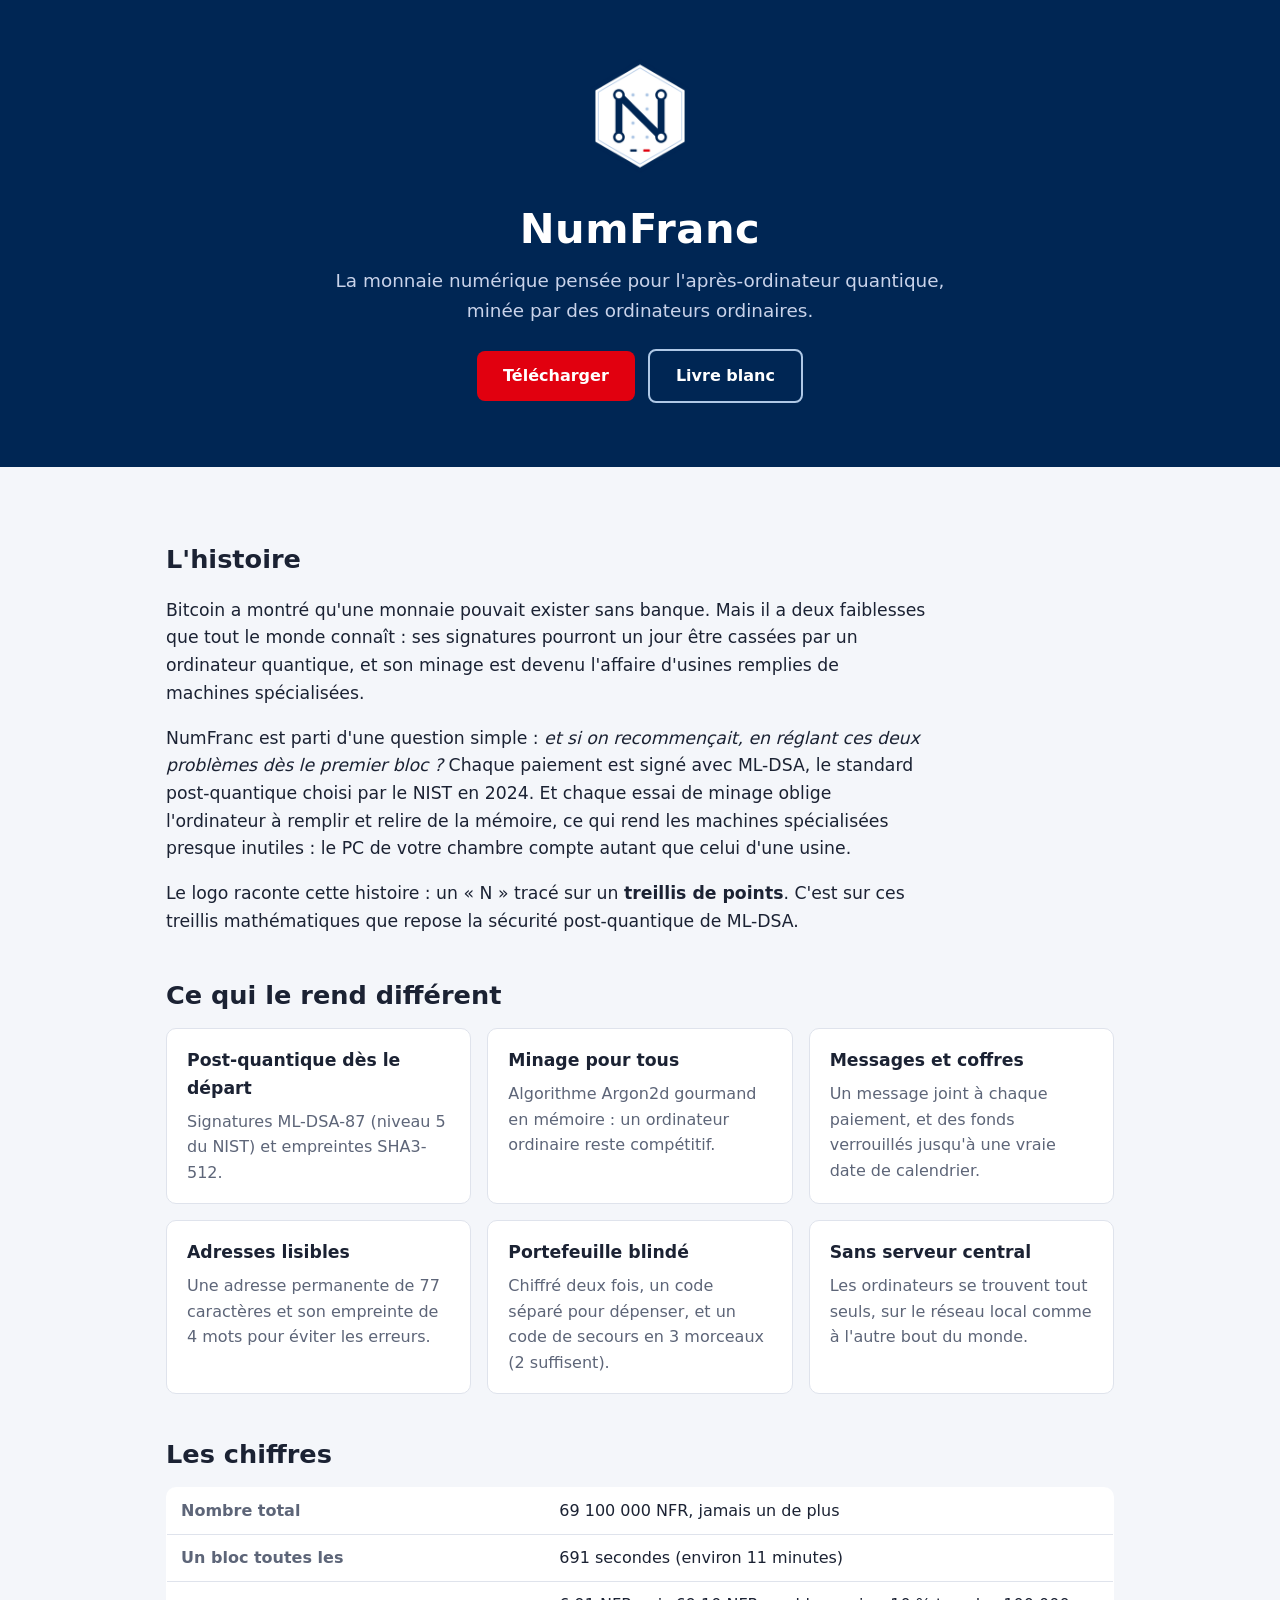
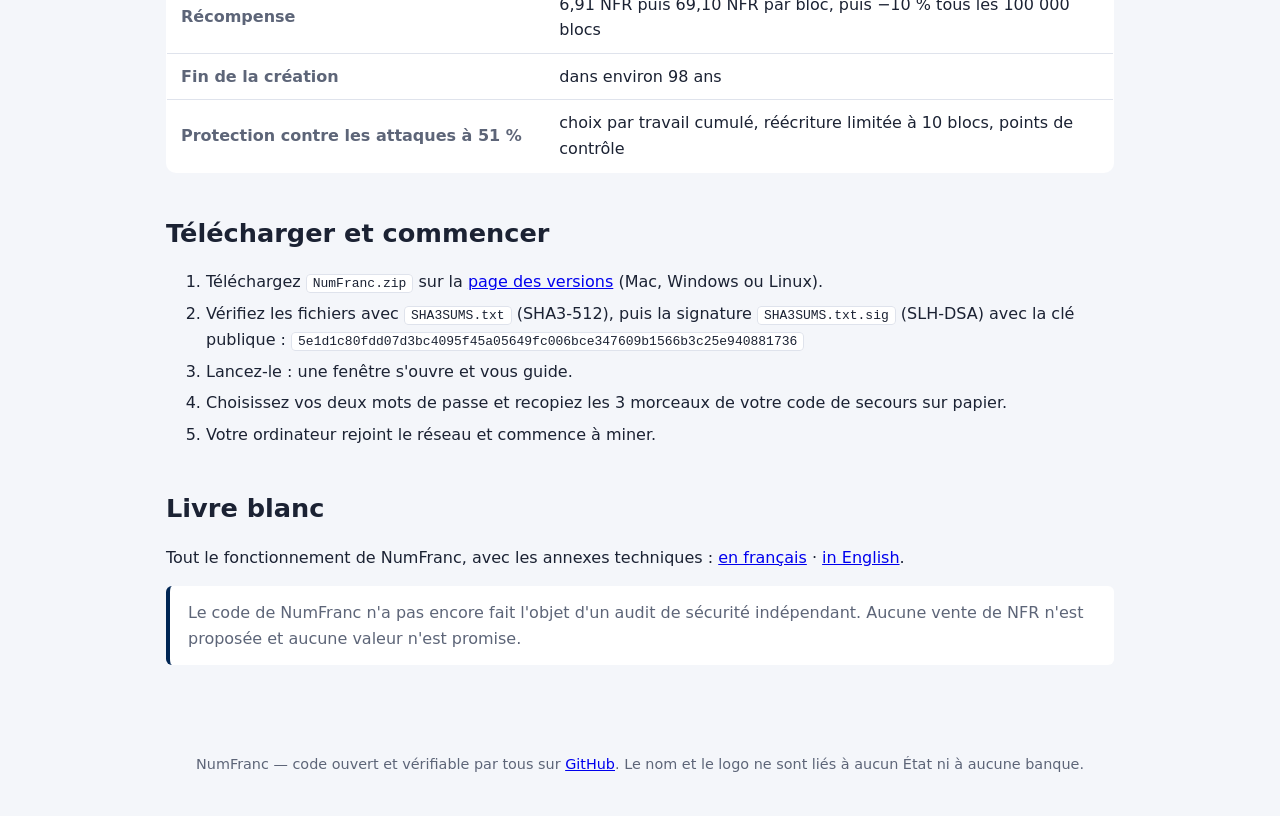
==== site/index.html @ 1f9e8bd1 "Nouveau logo partout" ====
<!doctype html>
<html lang="fr">
<head>
<meta charset="utf-8">
<meta name="viewport" content="width=device-width, initial-scale=1">
<title>NumFranc (NFR)</title>
<meta name="description" content="NumFranc : une monnaie numérique post-quantique, minée par des ordinateurs ordinaires.">
<link rel="icon" href="logo.svg" type="image/svg+xml">
<link rel="icon" href="logo-256.png" type="image/png">
<style>
  :root {
    --nuit: #002654; --or: #E1000F; --clair: #AFC8E6; --fond: #f4f6fa; --texte: #1b2233; --doux: #5d6578;
    --carte: #ffffff; --bord: #dfe3ec;
  }
  @media (prefers-color-scheme: dark) {
    :root { --fond: #12151c; --texte: #e8ebf2; --doux: #a3aabb; --carte: #1c212b; --bord: #2c3342; }
  }
  * { box-sizing: border-box; }
  body { margin: 0; font-family: system-ui, -apple-system, "Segoe UI", Roboto, sans-serif; background: var(--fond); color: var(--texte); line-height: 1.6; }
  header { background: var(--nuit); color: #fff; padding: 56px 16px 64px; text-align: center; }
  header img { width: 120px; height: 120px; }
  header h1 { font-size: 2.6rem; margin: 12px 0 4px; letter-spacing: .5px; }
  header p { margin: 0 auto; max-width: 640px; color: #c9d3ea; font-size: 1.15rem; }
  .bouton.secondaire { background: transparent; color: #fff; border: 2px solid var(--clair); margin-left: 8px; }
  .bouton { display: inline-block; margin-top: 24px; background: var(--or); color: #FFFFFF; font-weight: 700; padding: 12px 26px; border-radius: 8px; text-decoration: none; }
  main { max-width: 980px; margin: 0 auto; padding: 32px 16px 48px; }
  h2 { font-size: 1.6rem; margin: 40px 0 12px; }
  .histoire { font-size: 1.08rem; max-width: 760px; }
  .grille { display: grid; grid-template-columns: repeat(auto-fit, minmax(260px, 1fr)); gap: 16px; }
  .carte { background: var(--carte); border: 1px solid var(--bord); border-radius: 10px; padding: 18px 20px; }
  .carte h3 { margin: 0 0 6px; font-size: 1.08rem; }
  .carte p { margin: 0; color: var(--doux); }
  table { width: 100%; border-collapse: collapse; background: var(--carte); border: 1px solid var(--bord); border-radius: 10px; overflow: hidden; }
  td, th { text-align: left; padding: 10px 14px; border-bottom: 1px solid var(--bord); }
  th { width: 40%; color: var(--doux); font-weight: 600; }
  ol li { margin-bottom: 6px; }
  .avertissement { border-left: 4px solid var(--nuit); background: var(--carte); padding: 14px 18px; border-radius: 6px; color: var(--doux); }
  footer { text-align: center; color: var(--doux); padding: 24px 16px 40px; font-size: .9rem; }
  code { background: var(--carte); border: 1px solid var(--bord); border-radius: 4px; padding: 1px 6px; overflow-wrap: anywhere; }
</style>
</head>
<body>
<header>
  <img src="logo-256.png" alt="Logo NumFranc : un N bleu marine sur un treillis de points, dans un hexagone, avec un petit ruban bleu-blanc-rouge">
  <h1>NumFranc</h1>
  <p>La monnaie numérique pensée pour l'après-ordinateur quantique, minée par des ordinateurs ordinaires.</p>
  <a class="bouton" href="https://github.com/ShadowRook-crypto/NumFranc/releases/latest">Télécharger</a>
  <a class="bouton secondaire" href="LIVRE_BLANC.pdf">Livre blanc</a>
</header>

<main>
  <h2>L'histoire</h2>
  <div class="histoire">
    <p>Bitcoin a montré qu'une monnaie pouvait exister sans banque. Mais il a deux faiblesses que tout le monde connaît&nbsp;: ses signatures pourront un jour être cassées par un ordinateur quantique, et son minage est devenu l'affaire d'usines remplies de machines spécialisées.</p>
    <p>NumFranc est parti d'une question simple&nbsp;: <em>et si on recommençait, en réglant ces deux problèmes dès le premier bloc&nbsp;?</em> Chaque paiement est signé avec ML-DSA, le standard post-quantique choisi par le NIST en 2024. Et chaque essai de minage oblige l'ordinateur à remplir et relire de la mémoire, ce qui rend les machines spécialisées presque inutiles&nbsp;: le PC de votre chambre compte autant que celui d'une usine.</p>
    <p>Le logo raconte cette histoire&nbsp;: un «&nbsp;N&nbsp;» tracé sur un <strong>treillis de points</strong>. C'est sur ces treillis mathématiques que repose la sécurité post-quantique de ML-DSA.</p>
  </div>

  <h2>Ce qui le rend différent</h2>
  <div class="grille">
    <div class="carte"><h3>Post-quantique dès le départ</h3><p>Signatures ML-DSA-87 (niveau 5 du NIST) et empreintes SHA3-512.</p></div>
    <div class="carte"><h3>Minage pour tous</h3><p>Algorithme Argon2d gourmand en mémoire : un ordinateur ordinaire reste compétitif.</p></div>
    <div class="carte"><h3>Messages et coffres</h3><p>Un message joint à chaque paiement, et des fonds verrouillés jusqu'à une vraie date de calendrier.</p></div>
    <div class="carte"><h3>Adresses lisibles</h3><p>Une adresse permanente de 77 caractères et son empreinte de 4 mots pour éviter les erreurs.</p></div>
    <div class="carte"><h3>Portefeuille blindé</h3><p>Chiffré deux fois, un code séparé pour dépenser, et un code de secours en 3 morceaux (2 suffisent).</p></div>
    <div class="carte"><h3>Sans serveur central</h3><p>Les ordinateurs se trouvent tout seuls, sur le réseau local comme à l'autre bout du monde.</p></div>
  </div>

  <h2>Les chiffres</h2>
  <table>
    <tr><th>Nombre total</th><td>69 100 000 NFR, jamais un de plus</td></tr>
    <tr><th>Un bloc toutes les</th><td>691 secondes (environ 11 minutes)</td></tr>
    <tr><th>Récompense</th><td>6,91 NFR puis 69,10 NFR par bloc, puis −10 % tous les 100 000 blocs</td></tr>
    <tr><th>Fin de la création</th><td>dans environ 98 ans</td></tr>
    <tr><th>Protection contre les attaques à 51 %</th><td>choix par travail cumulé, réécriture limitée à 10 blocs, points de contrôle</td></tr>
  </table>

  <h2 id="telecharger">Télécharger et commencer</h2>
  <ol>
    <li>Téléchargez <code>NumFranc.zip</code> sur la <a href="https://github.com/ShadowRook-crypto/NumFranc/releases/latest">page des versions</a> (Mac, Windows ou Linux).</li>
    <li>Vérifiez les fichiers avec <code>SHA3SUMS.txt</code> (SHA3-512), puis la signature <code>SHA3SUMS.txt.sig</code> (SLH-DSA) avec la clé publique&nbsp;: <code>5e1d1c80fdd07d3bc4095f45a05649fc006bce347609b1566b3c25e940881736</code></li>
    <li>Lancez-le : une fenêtre s'ouvre et vous guide.</li>
    <li>Choisissez vos deux mots de passe et recopiez les 3 morceaux de votre code de secours sur papier.</li>
    <li>Votre ordinateur rejoint le réseau et commence à miner.</li>
  </ol>
  <h2>Livre blanc</h2>
  <p>Tout le fonctionnement de NumFranc, avec les annexes techniques&nbsp;: <a href="LIVRE_BLANC.pdf">en français</a> · <a href="WHITEPAPER.pdf">in English</a>.</p>

  <p class="avertissement">Le code de NumFranc n'a pas encore fait l'objet d'un audit de sécurité indépendant. Aucune vente de NFR n'est proposée et aucune valeur n'est promise.</p>
</main>

<footer>
  NumFranc — code ouvert et vérifiable par tous sur <a href="https://github.com/ShadowRook-crypto/NumFranc">GitHub</a>. Le nom et le logo ne sont liés à aucun État ni à aucune banque.
</footer>
</body>
</html>
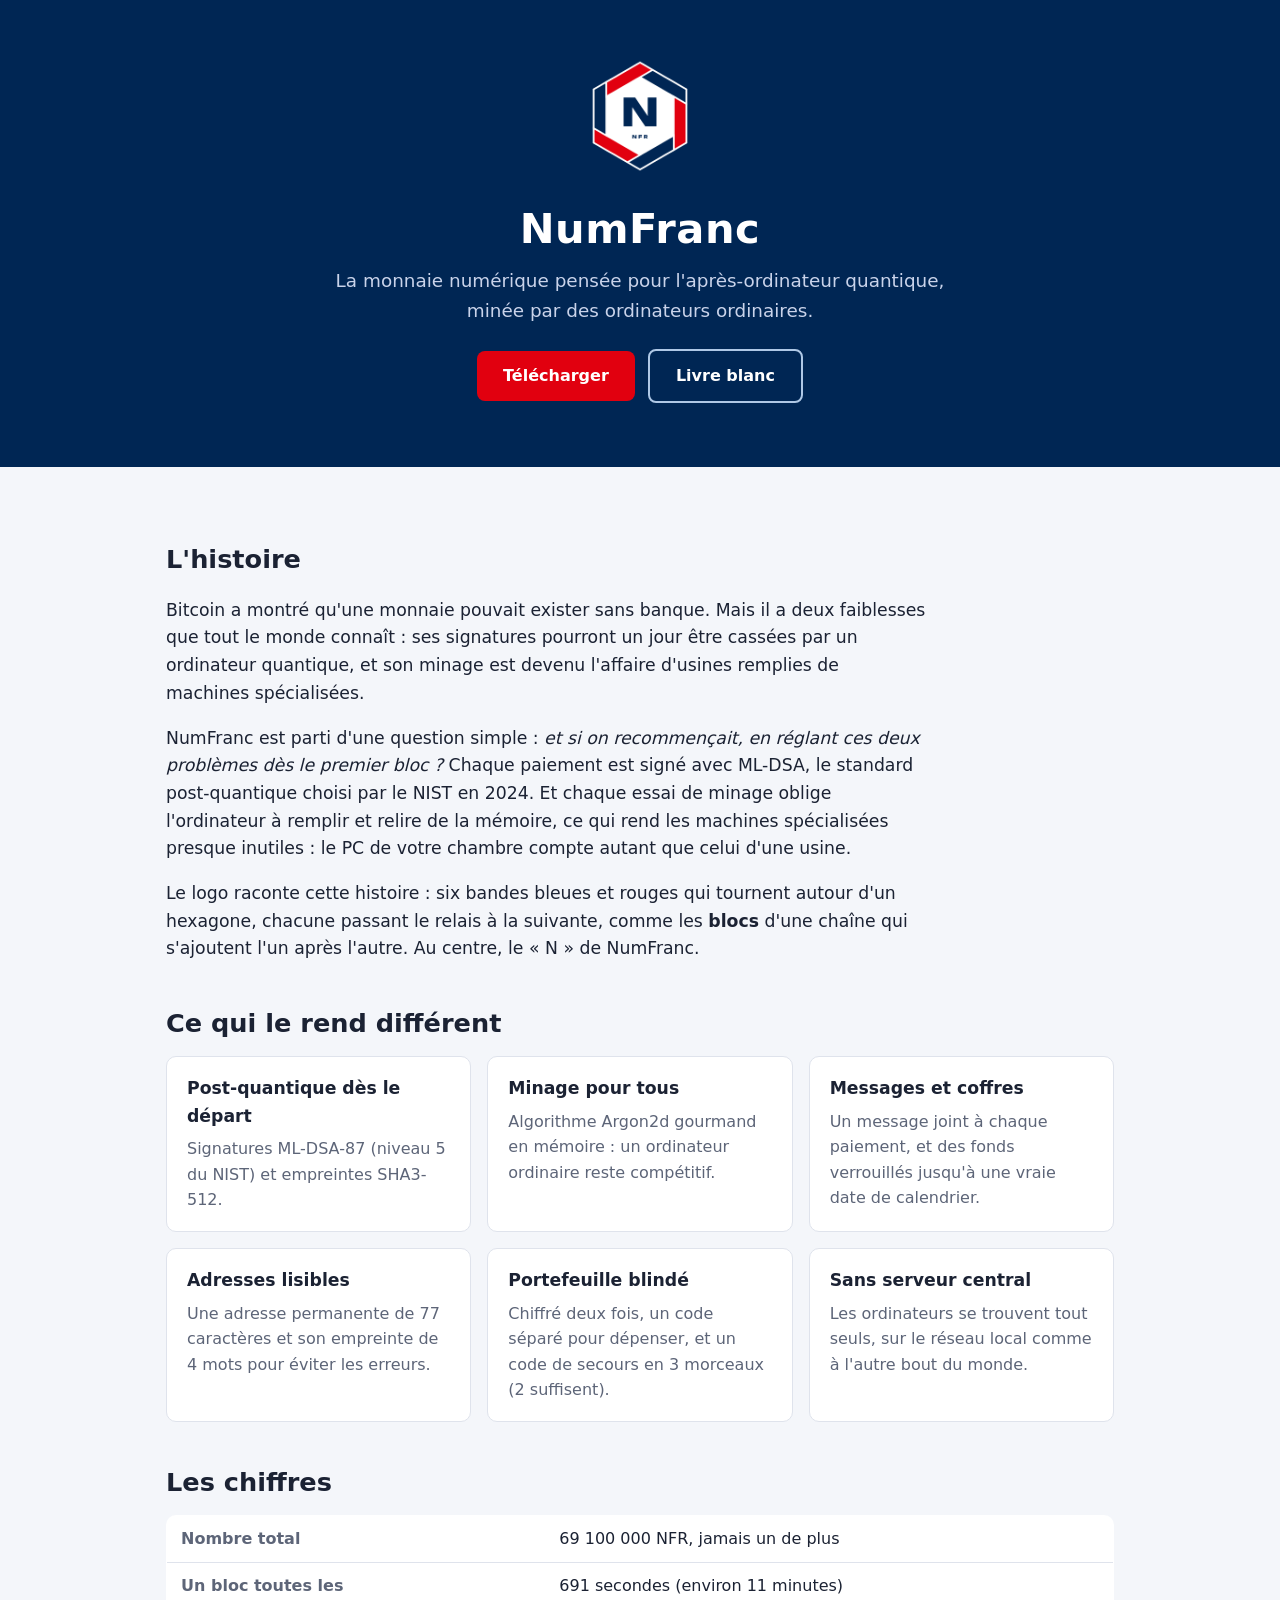
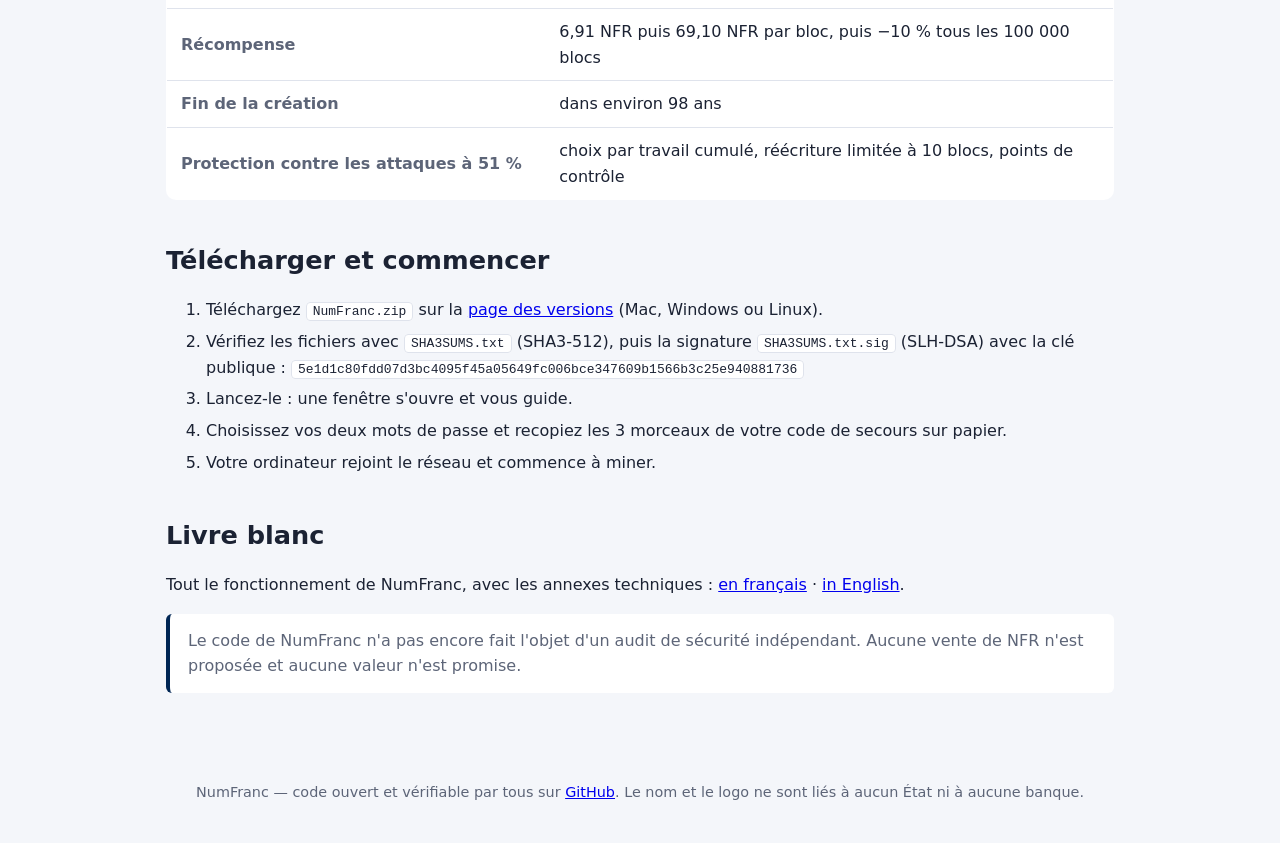
==== commit 22db4657: "Logo P4 : hexagone de six bandes bleues et rouges, N en Unbounded" ====
--- a/site/index.html
+++ b/site/index.html
@@ -5,8 +5,9 @@
 <meta name="viewport" content="width=device-width, initial-scale=1">
 <title>NumFranc (NFR)</title>
 <meta name="description" content="NumFranc : une monnaie numérique post-quantique, minée par des ordinateurs ordinaires.">
-<link rel="icon" href="logo.svg" type="image/svg+xml">
-<link rel="icon" href="logo-256.png" type="image/png">
+<link rel="icon" href="favicon.svg" type="image/svg+xml">
+<link rel="icon" href="favicon-32.png" type="image/png" sizes="32x32">
+<link rel="apple-touch-icon" href="apple-touch-icon.png">
 <style>
   :root {
     --nuit: #002654; --or: #E1000F; --clair: #AFC8E6; --fond: #f4f6fa; --texte: #1b2233; --doux: #5d6578;
@@ -41,7 +42,7 @@
 </head>
 <body>
 <header>
-  <img src="logo-256.png" alt="Logo NumFranc : un N bleu marine sur un treillis de points, dans un hexagone, avec un petit ruban bleu-blanc-rouge">
+  <img src="logo-256.png" alt="Logo NumFranc : un N bleu marine au centre d'un hexagone formé de six bandes bleues et rouges qui tournent">
   <h1>NumFranc</h1>
   <p>La monnaie numérique pensée pour l'après-ordinateur quantique, minée par des ordinateurs ordinaires.</p>
   <a class="bouton" href="https://github.com/ShadowRook-crypto/NumFranc/releases/latest">Télécharger</a>
@@ -53,7 +54,7 @@
   <div class="histoire">
     <p>Bitcoin a montré qu'une monnaie pouvait exister sans banque. Mais il a deux faiblesses que tout le monde connaît&nbsp;: ses signatures pourront un jour être cassées par un ordinateur quantique, et son minage est devenu l'affaire d'usines remplies de machines spécialisées.</p>
     <p>NumFranc est parti d'une question simple&nbsp;: <em>et si on recommençait, en réglant ces deux problèmes dès le premier bloc&nbsp;?</em> Chaque paiement est signé avec ML-DSA, le standard post-quantique choisi par le NIST en 2024. Et chaque essai de minage oblige l'ordinateur à remplir et relire de la mémoire, ce qui rend les machines spécialisées presque inutiles&nbsp;: le PC de votre chambre compte autant que celui d'une usine.</p>
-    <p>Le logo raconte cette histoire&nbsp;: un «&nbsp;N&nbsp;» tracé sur un <strong>treillis de points</strong>. C'est sur ces treillis mathématiques que repose la sécurité post-quantique de ML-DSA.</p>
+    <p>Le logo raconte cette histoire&nbsp;: six bandes bleues et rouges qui tournent autour d'un hexagone, chacune passant le relais à la suivante, comme les <strong>blocs</strong> d'une chaîne qui s'ajoutent l'un après l'autre. Au centre, le «&nbsp;N&nbsp;» de NumFranc.</p>
   </div>
 
   <h2>Ce qui le rend différent</h2>
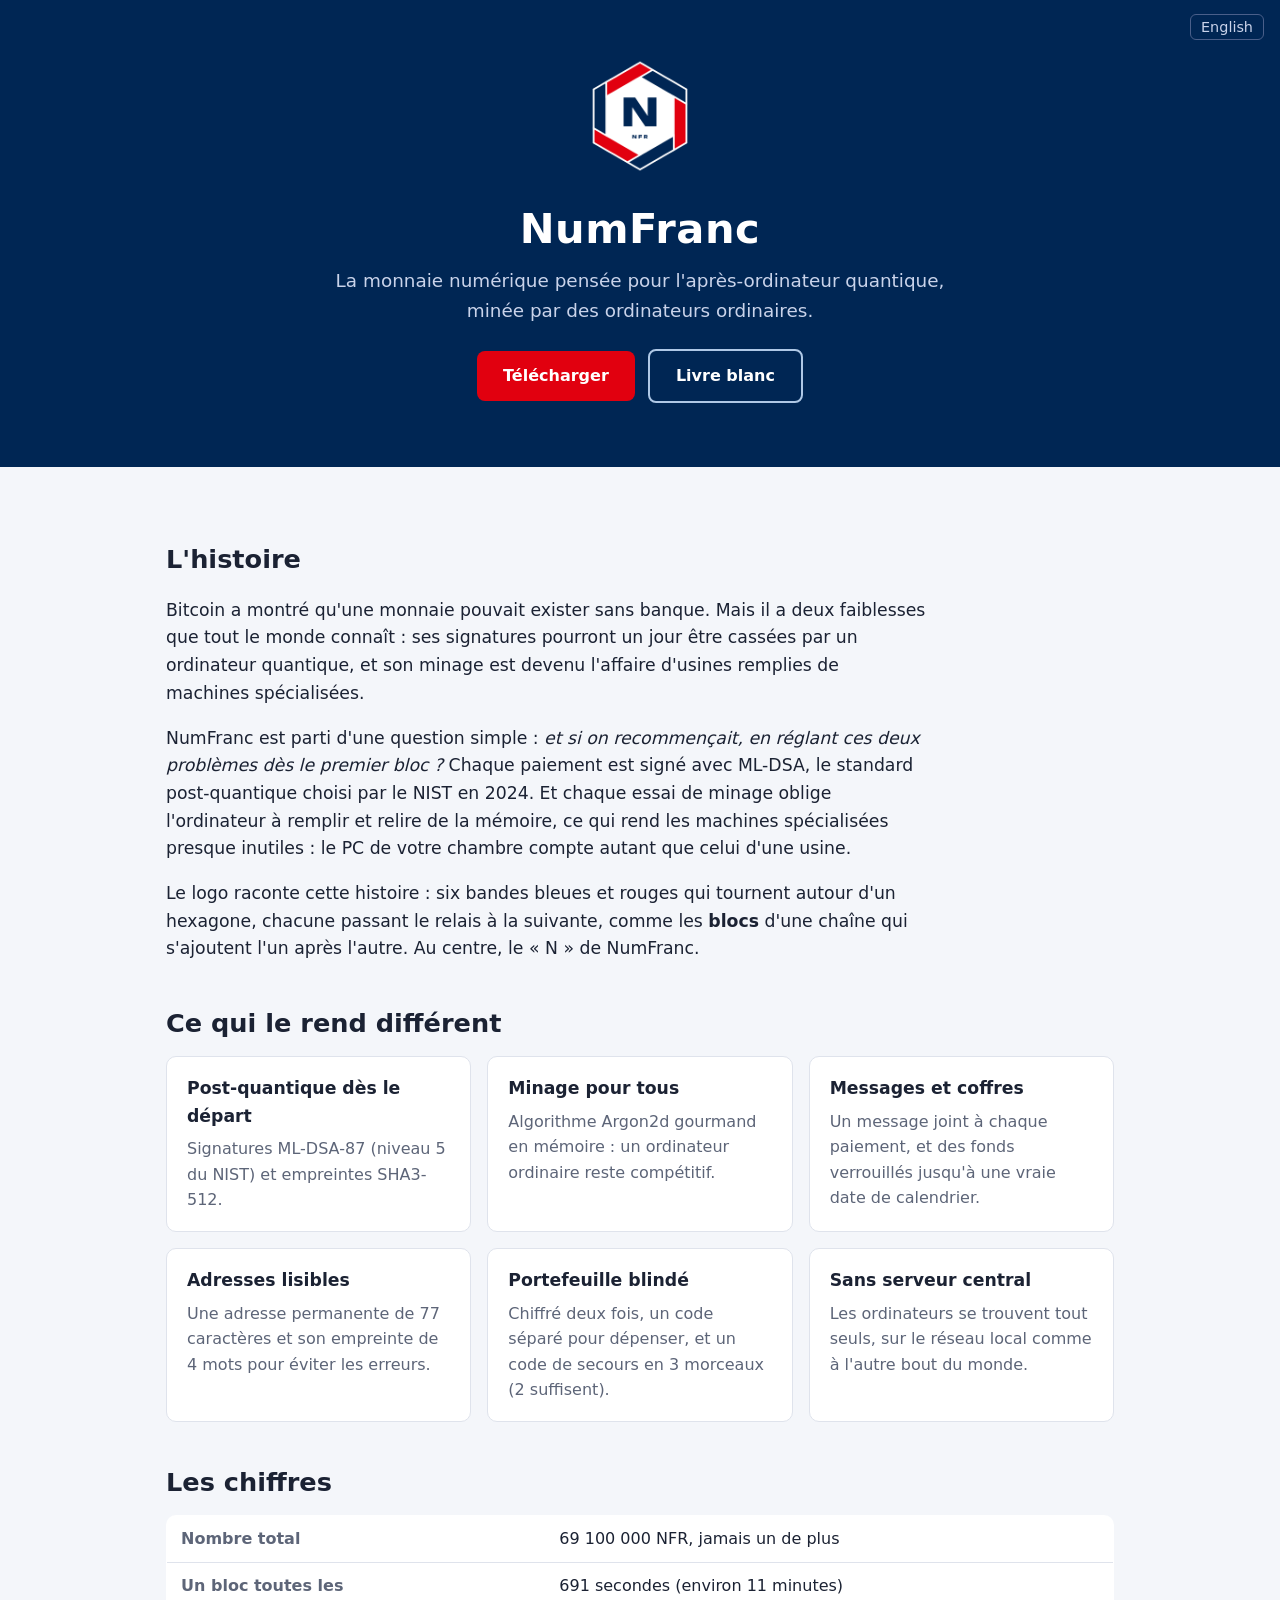
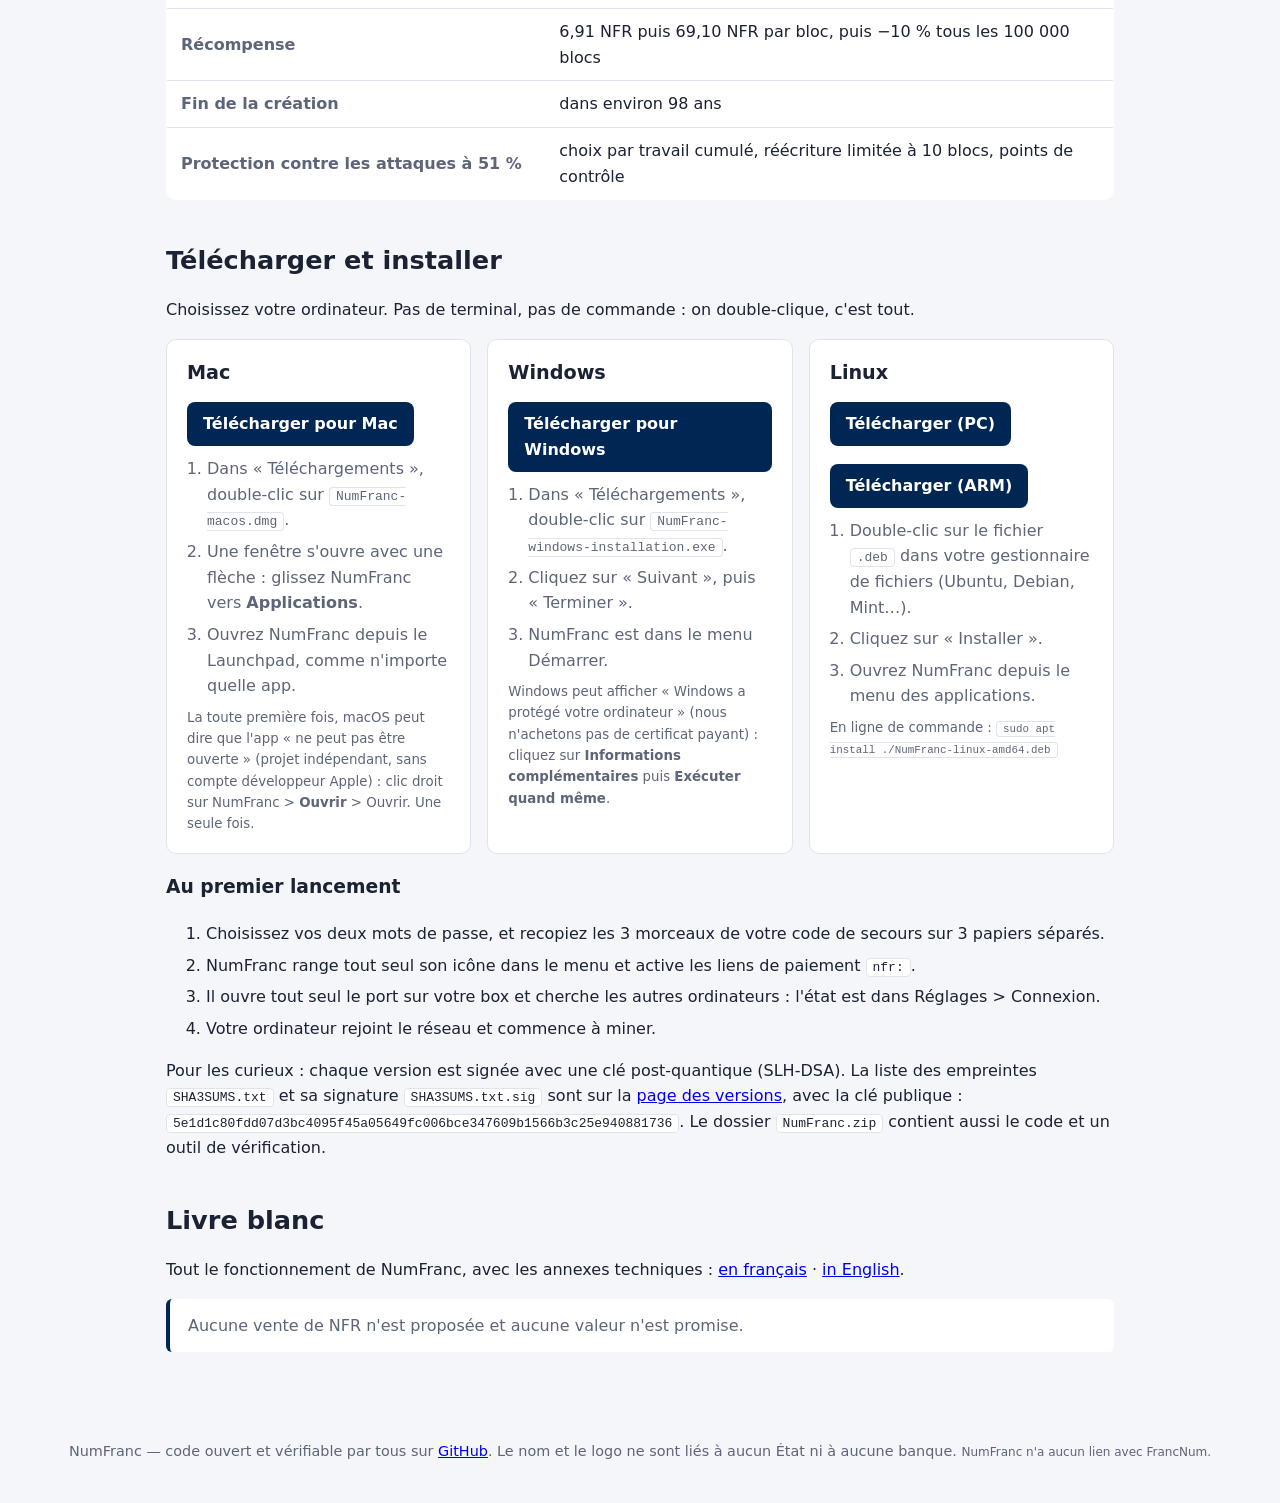
==== commit 0773ba94: "NumFranc v1.1.0" ====
--- a/site/index.html
+++ b/site/index.html
@@ -5,6 +5,7 @@
 <meta name="viewport" content="width=device-width, initial-scale=1">
 <title>NumFranc (NFR)</title>
 <meta name="description" content="NumFranc : une monnaie numérique post-quantique, minée par des ordinateurs ordinaires.">
+<link rel="alternate" hreflang="en" href="en.html">
 <link rel="icon" href="favicon.svg" type="image/svg+xml">
 <link rel="icon" href="favicon-32.png" type="image/png" sizes="32x32">
 <link rel="apple-touch-icon" href="apple-touch-icon.png">
@@ -35,6 +36,15 @@
   td, th { text-align: left; padding: 10px 14px; border-bottom: 1px solid var(--bord); }
   th { width: 40%; color: var(--doux); font-weight: 600; }
   ol li { margin-bottom: 6px; }
+  .langue { position: absolute; top: 14px; right: 16px; }
+  .langue a { color: #c9d3ea; text-decoration: none; border: 1px solid #4a5f8a; border-radius: 6px; padding: 4px 10px; font-size: .9rem; }
+  header { position: relative; }
+  .systemes { display: grid; grid-template-columns: repeat(auto-fit, minmax(280px, 1fr)); gap: 16px; }
+  .systemes .carte h3 { font-size: 1.2rem; }
+  .systemes .telecharge { display: inline-block; margin: 8px 0 10px; background: var(--nuit); color: #fff; font-weight: 700; padding: 9px 16px; border-radius: 8px; text-decoration: none; }
+  @media (prefers-color-scheme: dark) { .systemes .telecharge { background: #2c4a86; } }
+  .systemes ol { margin: 0; padding-left: 20px; color: var(--doux); }
+  .systemes small { color: var(--doux); display: block; margin-top: 8px; }
   .avertissement { border-left: 4px solid var(--nuit); background: var(--carte); padding: 14px 18px; border-radius: 6px; color: var(--doux); }
   footer { text-align: center; color: var(--doux); padding: 24px 16px 40px; font-size: .9rem; }
   code { background: var(--carte); border: 1px solid var(--bord); border-radius: 4px; padding: 1px 6px; overflow-wrap: anywhere; }
@@ -42,6 +52,7 @@
 </head>
 <body>
 <header>
+  <div class="langue"><a href="en.html" hreflang="en" lang="en">English</a></div>
   <img src="logo-256.png" alt="Logo NumFranc : un N bleu marine au centre d'un hexagone formé de six bandes bleues et rouges qui tournent">
   <h1>NumFranc</h1>
   <p>La monnaie numérique pensée pour l'après-ordinateur quantique, minée par des ordinateurs ordinaires.</p>
@@ -76,22 +87,58 @@
     <tr><th>Protection contre les attaques à 51 %</th><td>choix par travail cumulé, réécriture limitée à 10 blocs, points de contrôle</td></tr>
   </table>
 
-  <h2 id="telecharger">Télécharger et commencer</h2>
+  <h2 id="telecharger">Télécharger et installer</h2>
+  <p>Choisissez votre ordinateur. Pas de terminal, pas de commande&nbsp;: on double-clique, c'est tout.</p>
+  <div class="systemes">
+    <div class="carte">
+      <h3>Mac</h3>
+      <a class="telecharge" href="https://github.com/ShadowRook-crypto/NumFranc/releases/latest/download/NumFranc-macos.dmg">Télécharger pour Mac</a>
+      <ol>
+        <li>Dans «&nbsp;Téléchargements&nbsp;», double-clic sur <code>NumFranc-macos.dmg</code>.</li>
+        <li>Une fenêtre s'ouvre avec une flèche&nbsp;: glissez NumFranc vers <strong>Applications</strong>.</li>
+        <li>Ouvrez NumFranc depuis le Launchpad, comme n'importe quelle app.</li>
+      </ol>
+      <small>La toute première fois, macOS peut dire que l'app «&nbsp;ne peut pas être ouverte&nbsp;» (projet indépendant, sans compte développeur Apple)&nbsp;: clic droit sur NumFranc &gt; <strong>Ouvrir</strong> &gt; Ouvrir. Une seule fois.</small>
+    </div>
+    <div class="carte">
+      <h3>Windows</h3>
+      <a class="telecharge" href="https://github.com/ShadowRook-crypto/NumFranc/releases/latest/download/NumFranc-windows-installation.exe">Télécharger pour Windows</a>
+      <ol>
+        <li>Dans «&nbsp;Téléchargements&nbsp;», double-clic sur <code>NumFranc-windows-installation.exe</code>.</li>
+        <li>Cliquez sur «&nbsp;Suivant&nbsp;», puis «&nbsp;Terminer&nbsp;».</li>
+        <li>NumFranc est dans le menu Démarrer.</li>
+      </ol>
+      <small>Windows peut afficher «&nbsp;Windows a protégé votre ordinateur&nbsp;» (nous n'achetons pas de certificat payant)&nbsp;: cliquez sur <strong>Informations complémentaires</strong> puis <strong>Exécuter quand même</strong>.</small>
+    </div>
+    <div class="carte">
+      <h3>Linux</h3>
+      <a class="telecharge" href="https://github.com/ShadowRook-crypto/NumFranc/releases/latest/download/NumFranc-linux-amd64.deb">Télécharger (PC)</a>
+      <a class="telecharge" href="https://github.com/ShadowRook-crypto/NumFranc/releases/latest/download/NumFranc-linux-arm64.deb">Télécharger (ARM)</a>
+      <ol>
+        <li>Double-clic sur le fichier <code>.deb</code> dans votre gestionnaire de fichiers (Ubuntu, Debian, Mint…).</li>
+        <li>Cliquez sur «&nbsp;Installer&nbsp;».</li>
+        <li>Ouvrez NumFranc depuis le menu des applications.</li>
+      </ol>
+      <small>En ligne de commande&nbsp;: <code>sudo apt install ./NumFranc-linux-amd64.deb</code></small>
+    </div>
+  </div>
+  <h3>Au premier lancement</h3>
   <ol>
-    <li>Téléchargez <code>NumFranc.zip</code> sur la <a href="https://github.com/ShadowRook-crypto/NumFranc/releases/latest">page des versions</a> (Mac, Windows ou Linux).</li>
-    <li>Vérifiez les fichiers avec <code>SHA3SUMS.txt</code> (SHA3-512), puis la signature <code>SHA3SUMS.txt.sig</code> (SLH-DSA) avec la clé publique&nbsp;: <code>5e1d1c80fdd07d3bc4095f45a05649fc006bce347609b1566b3c25e940881736</code></li>
-    <li>Lancez-le : une fenêtre s'ouvre et vous guide.</li>
-    <li>Choisissez vos deux mots de passe et recopiez les 3 morceaux de votre code de secours sur papier.</li>
+    <li>Choisissez vos deux mots de passe, et recopiez les 3 morceaux de votre code de secours sur 3 papiers séparés.</li>
+    <li>NumFranc range tout seul son icône dans le menu et active les liens de paiement <code>nfr:</code>.</li>
+    <li>Il ouvre tout seul le port sur votre box et cherche les autres ordinateurs&nbsp;: l'état est dans Réglages &gt; Connexion.</li>
     <li>Votre ordinateur rejoint le réseau et commence à miner.</li>
   </ol>
+  <p>Pour les curieux&nbsp;: chaque version est signée avec une clé post-quantique (SLH-DSA). La liste des empreintes <code>SHA3SUMS.txt</code> et sa signature <code>SHA3SUMS.txt.sig</code> sont sur la <a href="https://github.com/ShadowRook-crypto/NumFranc/releases/latest">page des versions</a>, avec la clé publique&nbsp;: <code>5e1d1c80fdd07d3bc4095f45a05649fc006bce347609b1566b3c25e940881736</code>. Le dossier <code>NumFranc.zip</code> contient aussi le code et un outil de vérification.</p>
+
   <h2>Livre blanc</h2>
   <p>Tout le fonctionnement de NumFranc, avec les annexes techniques&nbsp;: <a href="LIVRE_BLANC.pdf">en français</a> · <a href="WHITEPAPER.pdf">in English</a>.</p>
 
-  <p class="avertissement">Le code de NumFranc n'a pas encore fait l'objet d'un audit de sécurité indépendant. Aucune vente de NFR n'est proposée et aucune valeur n'est promise.</p>
+  <p class="avertissement">Aucune vente de NFR n'est proposée et aucune valeur n'est promise.</p>
 </main>
 
 <footer>
-  NumFranc — code ouvert et vérifiable par tous sur <a href="https://github.com/ShadowRook-crypto/NumFranc">GitHub</a>. Le nom et le logo ne sont liés à aucun État ni à aucune banque.
+  NumFranc — code ouvert et vérifiable par tous sur <a href="https://github.com/ShadowRook-crypto/NumFranc">GitHub</a>. Le nom et le logo ne sont liés à aucun État ni à aucune banque. <small>NumFranc n'a aucun lien avec FrancNum.</small>
 </footer>
 </body>
 </html>
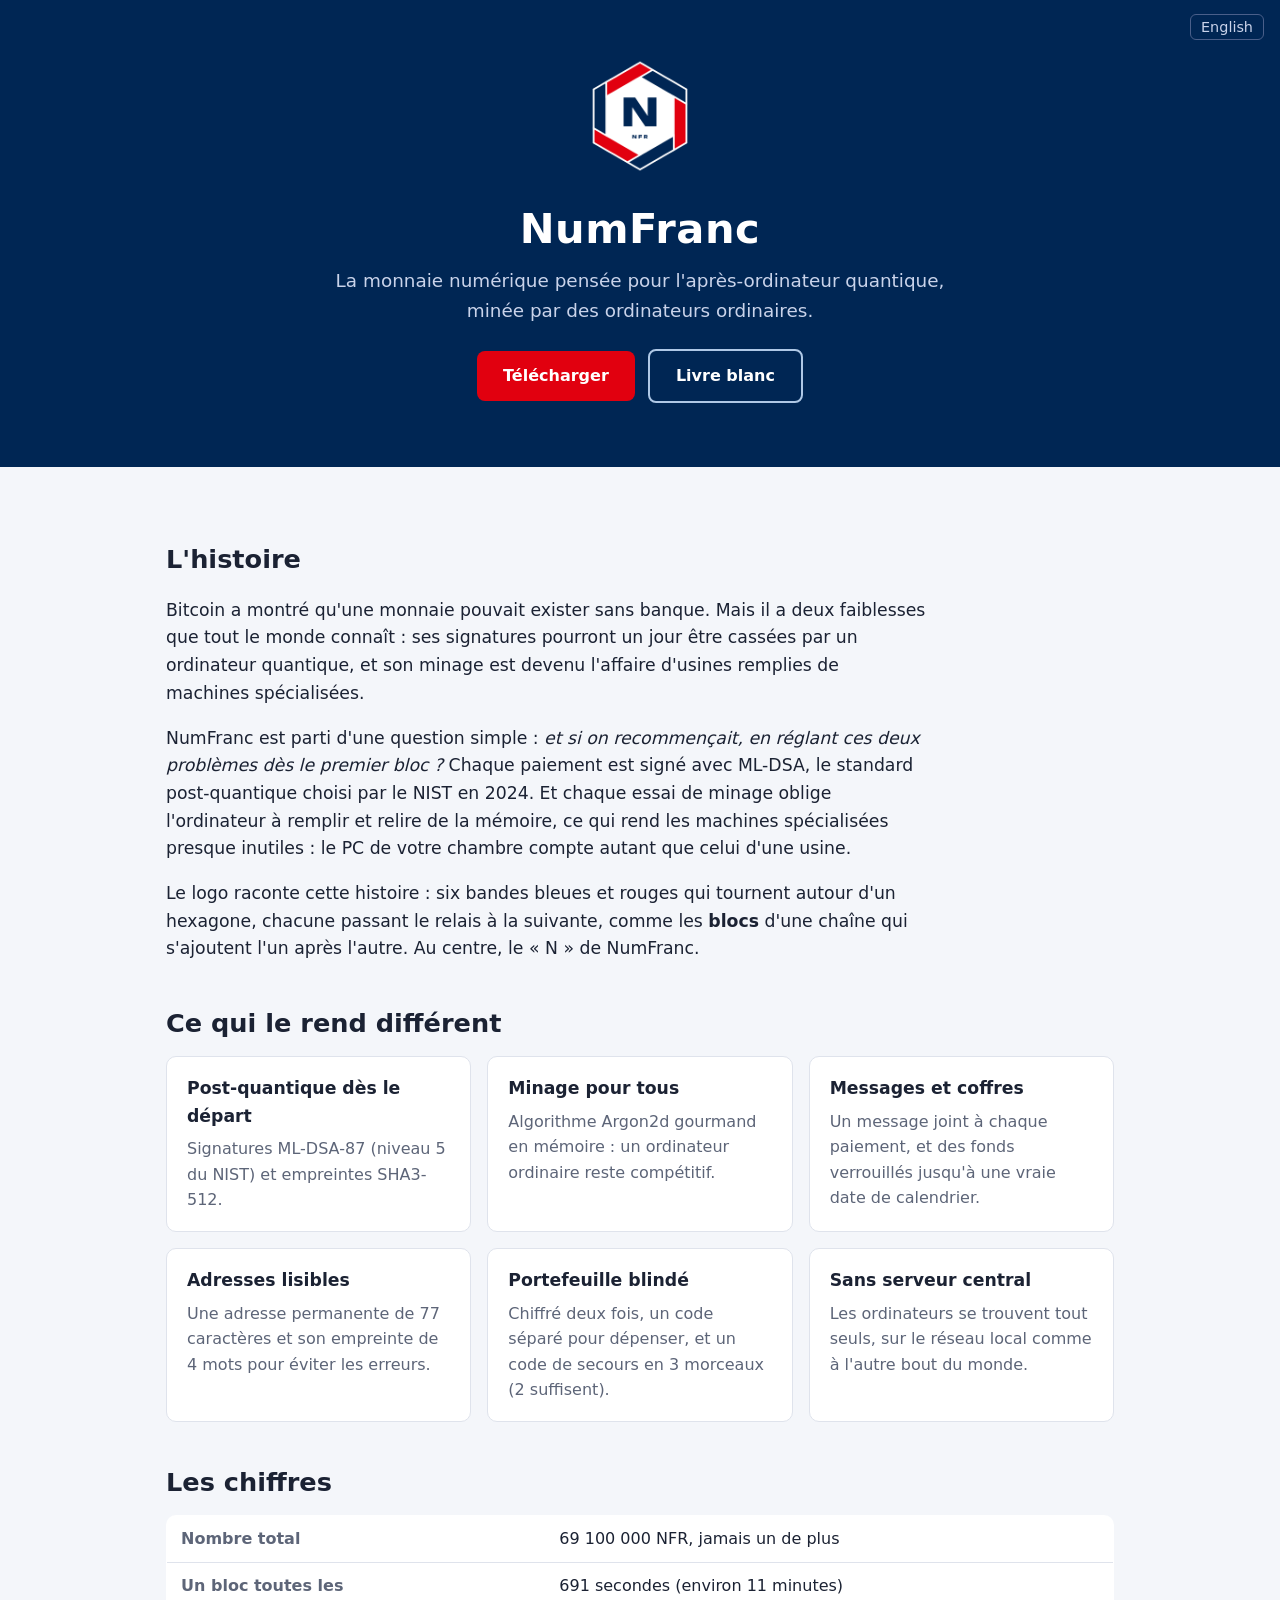
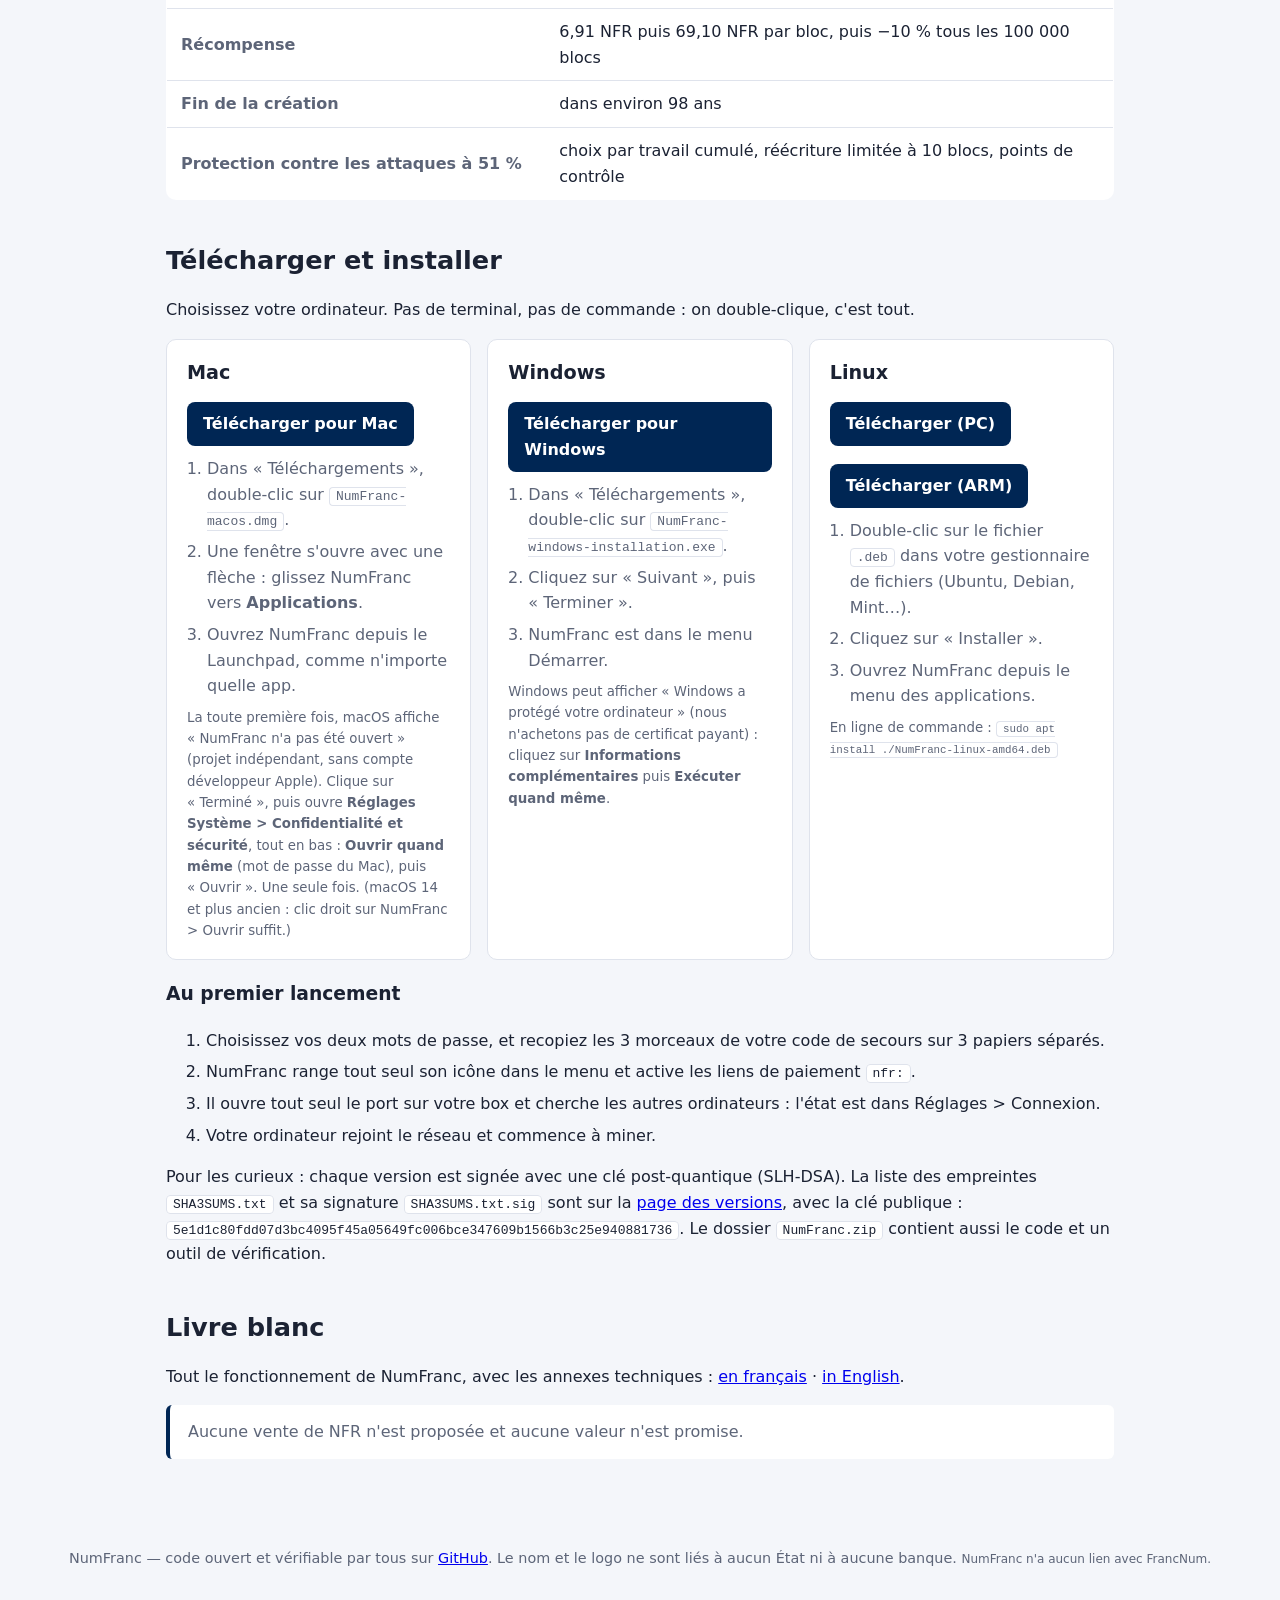
==== commit ce668e3f: "NumFranc v1.1.1" ====
--- a/site/index.html
+++ b/site/index.html
@@ -98,7 +98,7 @@
         <li>Une fenêtre s'ouvre avec une flèche&nbsp;: glissez NumFranc vers <strong>Applications</strong>.</li>
         <li>Ouvrez NumFranc depuis le Launchpad, comme n'importe quelle app.</li>
       </ol>
-      <small>La toute première fois, macOS peut dire que l'app «&nbsp;ne peut pas être ouverte&nbsp;» (projet indépendant, sans compte développeur Apple)&nbsp;: clic droit sur NumFranc &gt; <strong>Ouvrir</strong> &gt; Ouvrir. Une seule fois.</small>
+      <small>La toute première fois, macOS affiche «&nbsp;NumFranc n'a pas été ouvert&nbsp;» (projet indépendant, sans compte développeur Apple). Clique sur «&nbsp;Terminé&nbsp;», puis ouvre <strong>Réglages Système &gt; Confidentialité et sécurité</strong>, tout en bas&nbsp;: <strong>Ouvrir quand même</strong> (mot de passe du Mac), puis «&nbsp;Ouvrir&nbsp;». Une seule fois. (macOS 14 et plus ancien&nbsp;: clic droit sur NumFranc &gt; Ouvrir suffit.)</small>
     </div>
     <div class="carte">
       <h3>Windows</h3>
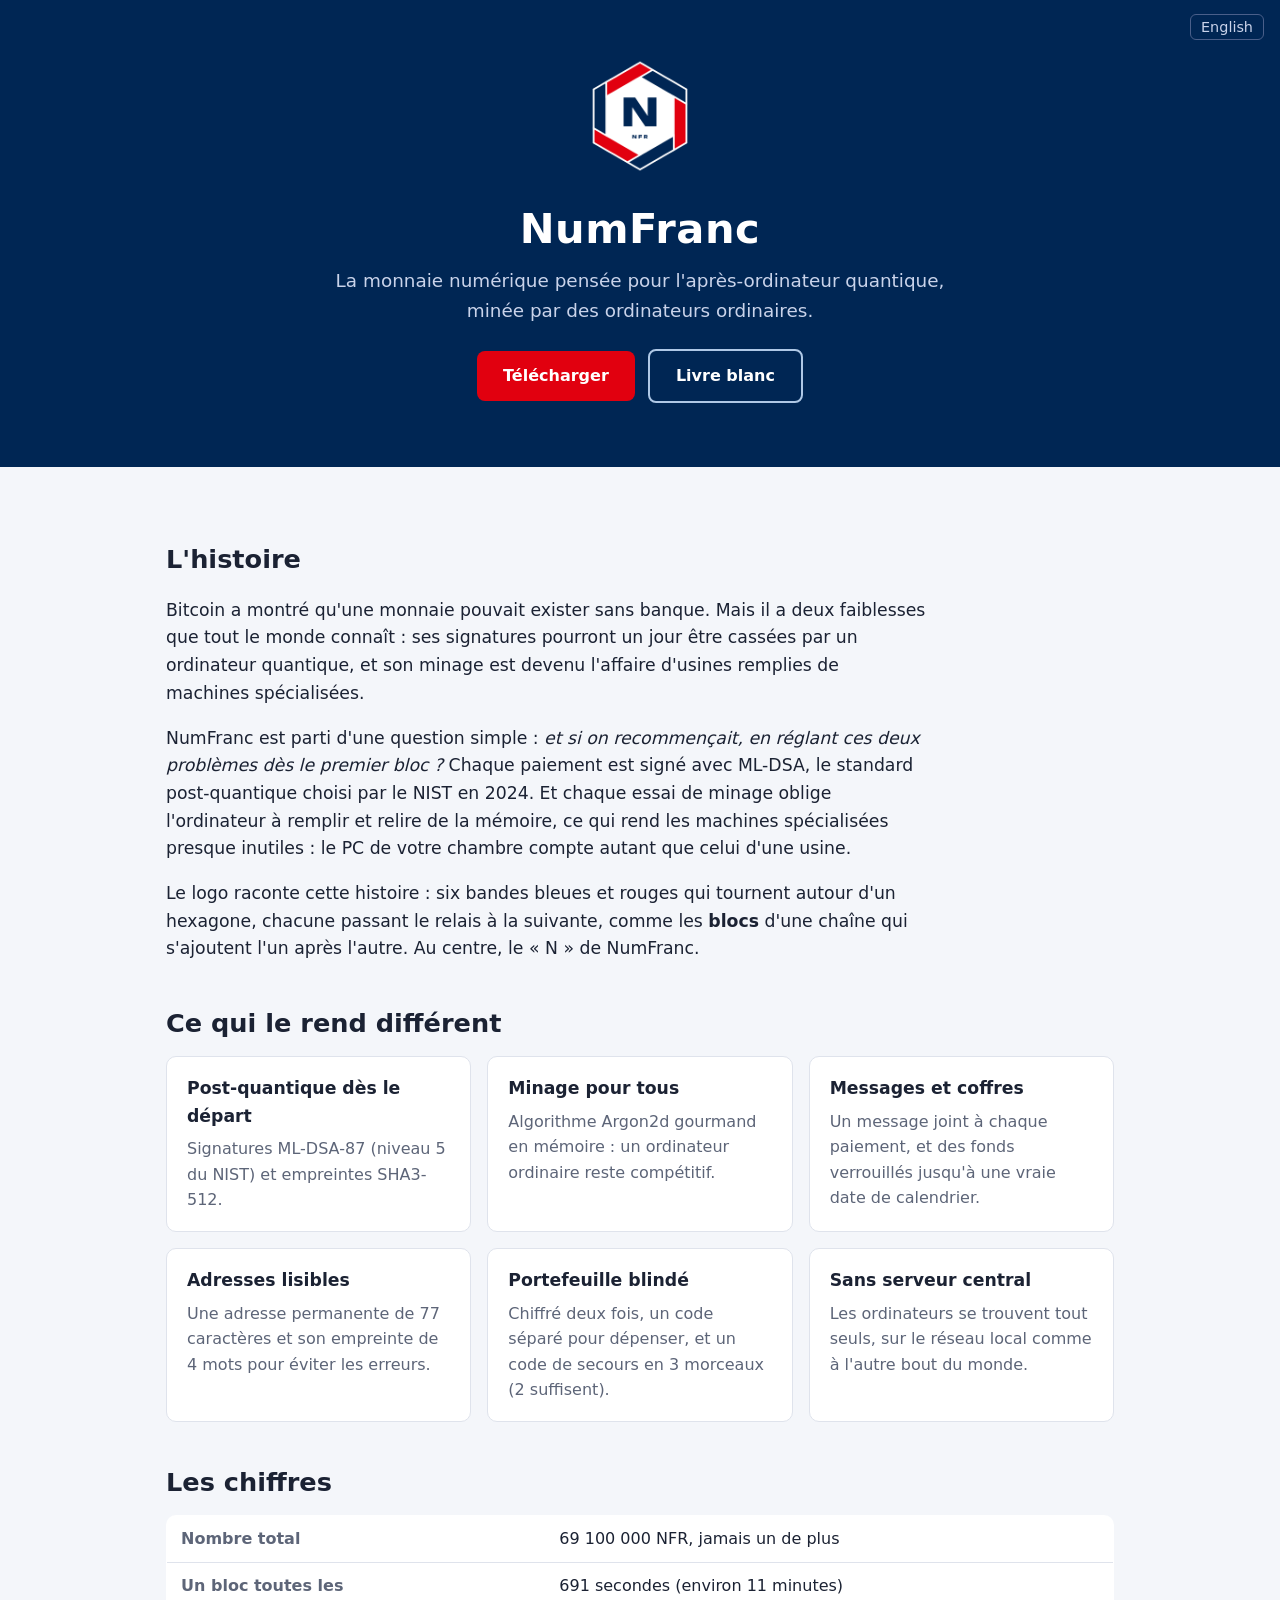
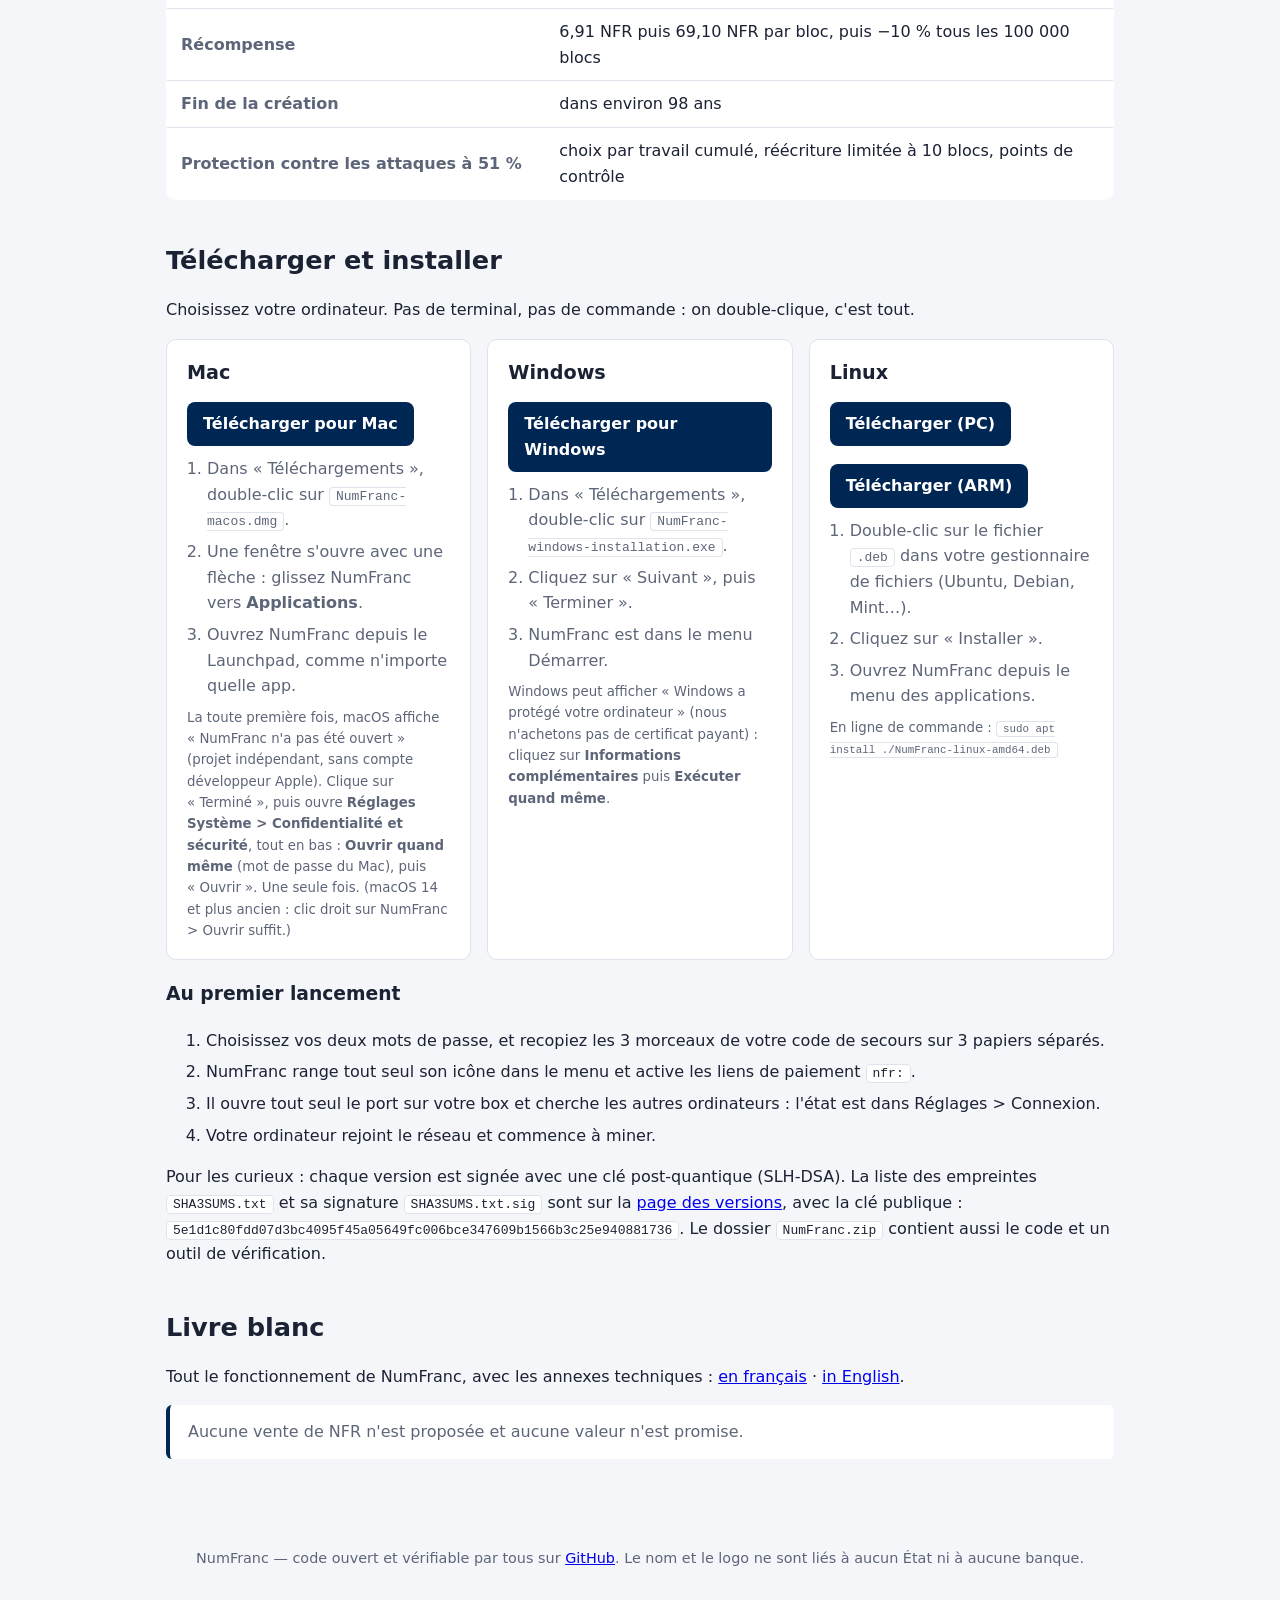
==== commit 75159e40: "v1.3.1 : point de contrôle, traductions, référencement" ====
--- a/site/index.html
+++ b/site/index.html
@@ -5,7 +5,18 @@
 <meta name="viewport" content="width=device-width, initial-scale=1">
 <title>NumFranc (NFR)</title>
 <meta name="description" content="NumFranc : une monnaie numérique post-quantique, minée par des ordinateurs ordinaires.">
-<link rel="alternate" hreflang="en" href="en.html">
+<link rel="canonical" href="https://shadowrook-crypto.github.io/NumFranc/">
+<link rel="alternate" hreflang="fr" href="https://shadowrook-crypto.github.io/NumFranc/">
+<link rel="alternate" hreflang="en" href="https://shadowrook-crypto.github.io/NumFranc/en.html">
+<meta name="keywords" content="NumFranc, NFR, cryptomonnaie, post-quantique, ML-DSA, SLH-DSA, Rust, blockchain, preuve de travail, Argon2, open source">
+<meta property="og:type" content="website">
+<meta property="og:title" content="NumFranc (NFR) — monnaie numérique post-quantique">
+<meta property="og:description" content="Projet éducatif open source en Rust : une cryptomonnaie post-quantique (ML-DSA-87), minée par des ordinateurs ordinaires. Gratuit, sans valeur, rien à vendre.">
+<meta property="og:url" content="https://shadowrook-crypto.github.io/NumFranc/">
+<meta property="og:image" content="https://shadowrook-crypto.github.io/NumFranc/logo-256.png">
+<meta property="og:locale" content="fr_FR">
+<meta name="twitter:card" content="summary">
+<script type="application/ld+json">{"@context":"https://schema.org","@type":"SoftwareApplication","name":"NumFranc","alternateName":"NFR","applicationCategory":"FinanceApplication","operatingSystem":"macOS, Windows, Linux","offers":{"@type":"Offer","price":"0","priceCurrency":"EUR"},"license":"https://opensource.org/licenses/MIT","url":"https://shadowrook-crypto.github.io/NumFranc/","codeRepository":"https://github.com/ShadowRook-crypto/NumFranc","author":{"@type":"Person","name":"ShadowRook"},"description":"Cryptomonnaie post-quantique éducative et open source, écrite en Rust."}</script>
 <link rel="icon" href="favicon.svg" type="image/svg+xml">
 <link rel="icon" href="favicon-32.png" type="image/png" sizes="32x32">
 <link rel="apple-touch-icon" href="apple-touch-icon.png">
@@ -138,7 +149,7 @@
 </main>
 
 <footer>
-  NumFranc — code ouvert et vérifiable par tous sur <a href="https://github.com/ShadowRook-crypto/NumFranc">GitHub</a>. Le nom et le logo ne sont liés à aucun État ni à aucune banque. <small>NumFranc n'a aucun lien avec FrancNum.</small>
+  NumFranc — code ouvert et vérifiable par tous sur <a href="https://github.com/ShadowRook-crypto/NumFranc">GitHub</a>. Le nom et le logo ne sont liés à aucun État ni à aucune banque.
 </footer>
 </body>
 </html>
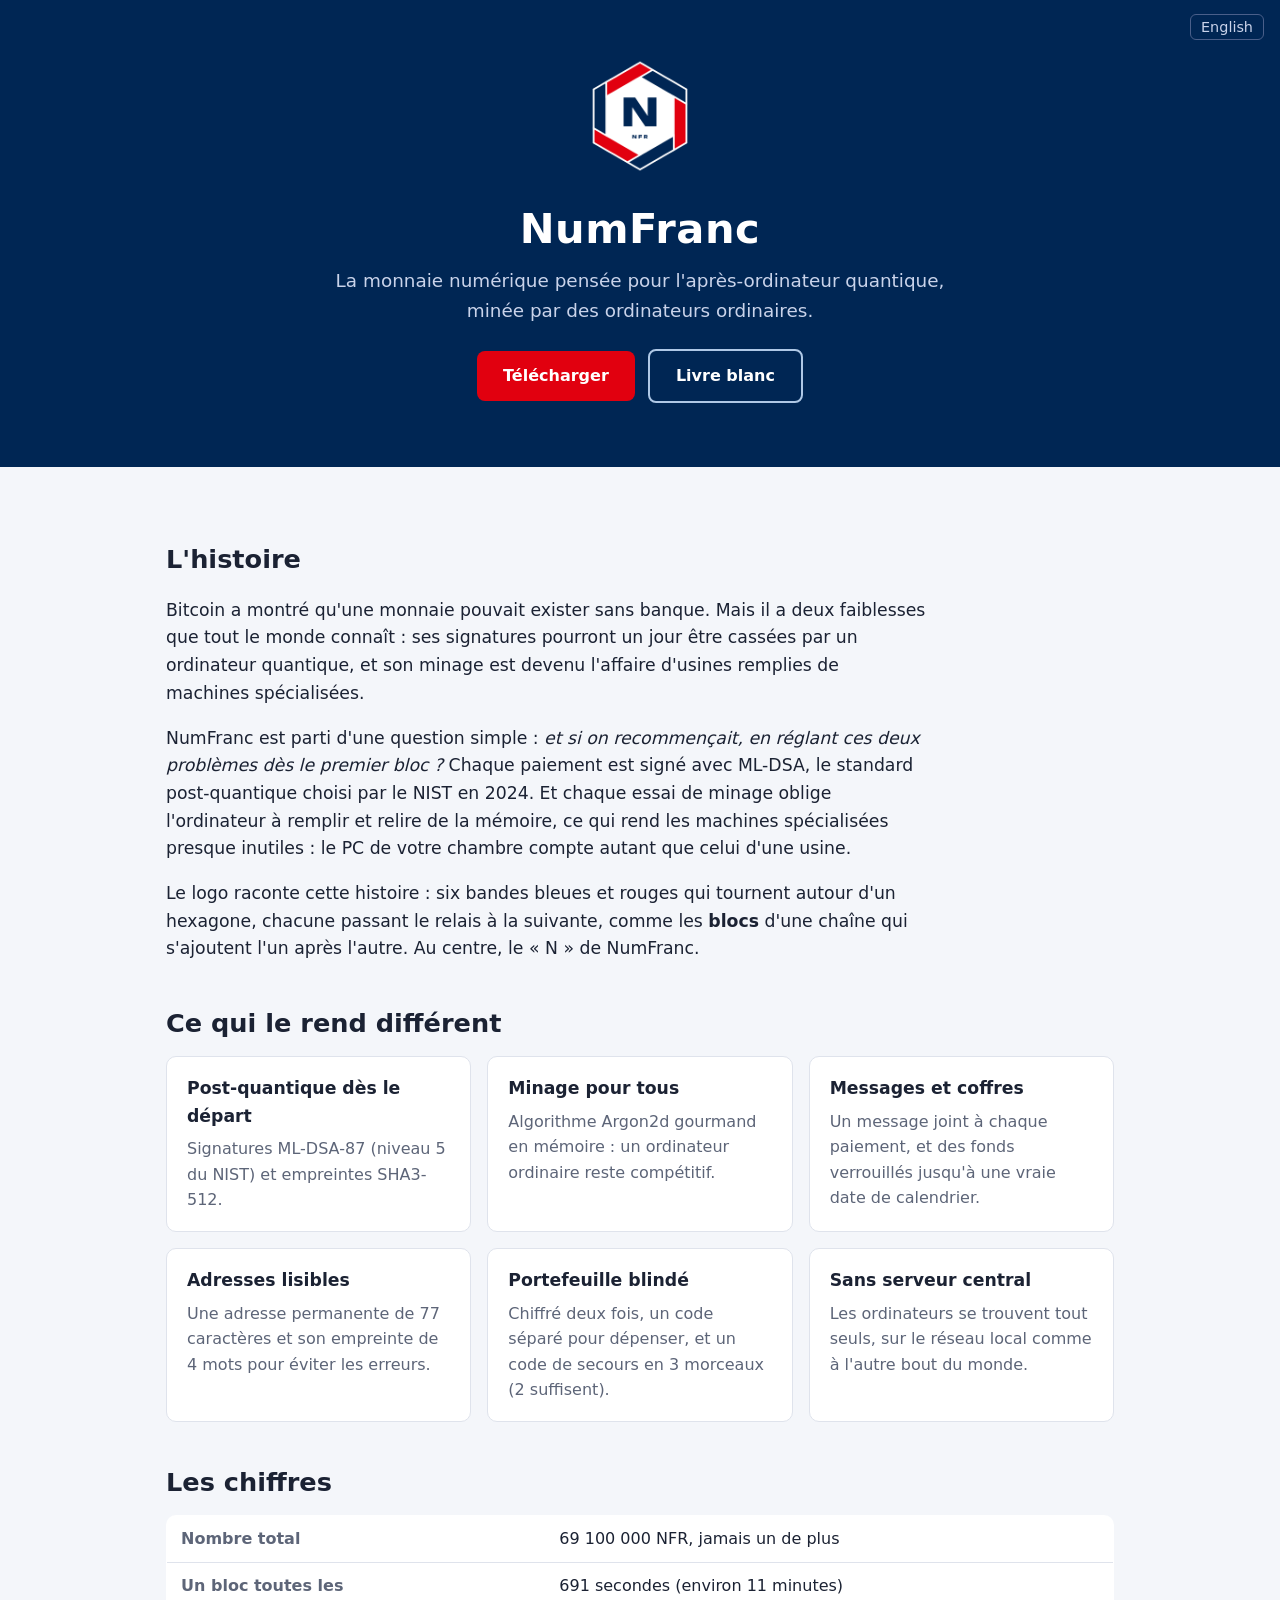
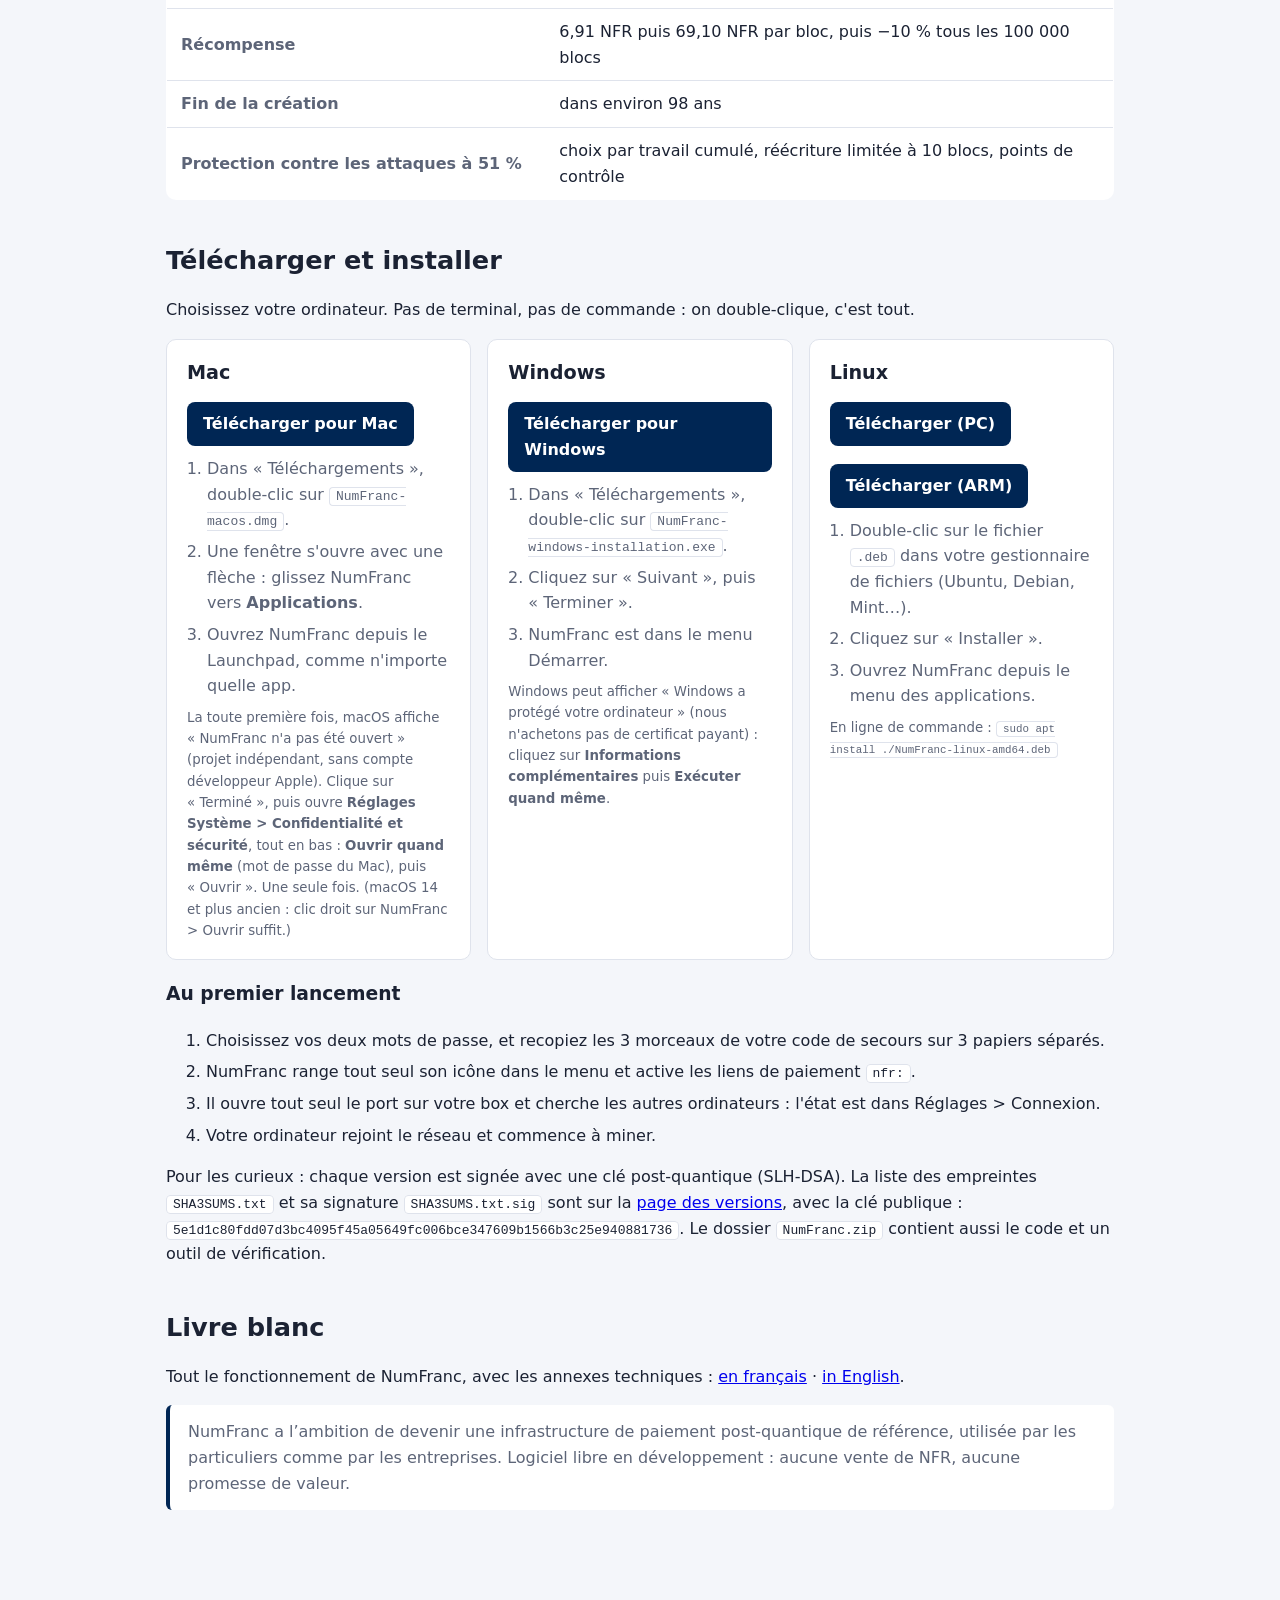
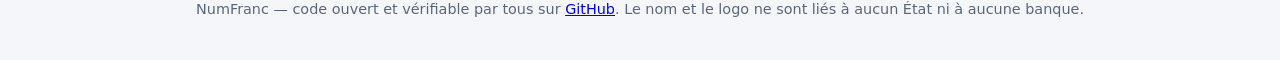
==== commit 2f976844: "v1.3.2 : nouvelle présentation du projet" ====
--- a/site/index.html
+++ b/site/index.html
@@ -4,19 +4,20 @@
 <meta charset="utf-8">
 <meta name="viewport" content="width=device-width, initial-scale=1">
 <title>NumFranc (NFR)</title>
-<meta name="description" content="NumFranc : une monnaie numérique post-quantique, minée par des ordinateurs ordinaires.">
+<meta name="description" content="NumFranc a l&#39;ambition de devenir une infrastructure de paiement post-quantique de référence, utilisée par les particuliers comme par les entreprises. Logiciel libre en développement : aucune vente de NFR, aucune promesse de valeur.">
+<meta name="google-site-verification" content="rCvxL5lzXR0NyiisfN-q47-j6JkW8sqZQiL1lX-KWlM" />
 <link rel="canonical" href="https://shadowrook-crypto.github.io/NumFranc/">
 <link rel="alternate" hreflang="fr" href="https://shadowrook-crypto.github.io/NumFranc/">
 <link rel="alternate" hreflang="en" href="https://shadowrook-crypto.github.io/NumFranc/en.html">
 <meta name="keywords" content="NumFranc, NFR, cryptomonnaie, post-quantique, ML-DSA, SLH-DSA, Rust, blockchain, preuve de travail, Argon2, open source">
 <meta property="og:type" content="website">
 <meta property="og:title" content="NumFranc (NFR) — monnaie numérique post-quantique">
-<meta property="og:description" content="Projet éducatif open source en Rust : une cryptomonnaie post-quantique (ML-DSA-87), minée par des ordinateurs ordinaires. Gratuit, sans valeur, rien à vendre.">
+<meta property="og:description" content="NumFranc a l&#39;ambition de devenir une infrastructure de paiement post-quantique de référence, utilisée par les particuliers comme par les entreprises. Logiciel libre en développement : aucune vente de NFR, aucune promesse de valeur.">
 <meta property="og:url" content="https://shadowrook-crypto.github.io/NumFranc/">
 <meta property="og:image" content="https://shadowrook-crypto.github.io/NumFranc/logo-256.png">
 <meta property="og:locale" content="fr_FR">
 <meta name="twitter:card" content="summary">
-<script type="application/ld+json">{"@context":"https://schema.org","@type":"SoftwareApplication","name":"NumFranc","alternateName":"NFR","applicationCategory":"FinanceApplication","operatingSystem":"macOS, Windows, Linux","offers":{"@type":"Offer","price":"0","priceCurrency":"EUR"},"license":"https://opensource.org/licenses/MIT","url":"https://shadowrook-crypto.github.io/NumFranc/","codeRepository":"https://github.com/ShadowRook-crypto/NumFranc","author":{"@type":"Person","name":"ShadowRook"},"description":"Cryptomonnaie post-quantique éducative et open source, écrite en Rust."}</script>
+<script type="application/ld+json">{"@context":"https://schema.org","@type":"SoftwareApplication","name":"NumFranc","alternateName":"NFR","applicationCategory":"FinanceApplication","operatingSystem":"macOS, Windows, Linux","offers":{"@type":"Offer","price":"0","priceCurrency":"EUR"},"license":"https://opensource.org/licenses/MIT","url":"https://shadowrook-crypto.github.io/NumFranc/","codeRepository":"https://github.com/ShadowRook-crypto/NumFranc","author":{"@type":"Person","name":"ShadowRook"},"description":"NumFranc a l'ambition de devenir une infrastructure de paiement post-quantique de référence, utilisée par les particuliers comme par les entreprises. Logiciel libre en développement : aucune vente de NFR, aucune promesse de valeur."}</script>
 <link rel="icon" href="favicon.svg" type="image/svg+xml">
 <link rel="icon" href="favicon-32.png" type="image/png" sizes="32x32">
 <link rel="apple-touch-icon" href="apple-touch-icon.png">
@@ -145,7 +146,7 @@
   <h2>Livre blanc</h2>
   <p>Tout le fonctionnement de NumFranc, avec les annexes techniques&nbsp;: <a href="LIVRE_BLANC.pdf">en français</a> · <a href="WHITEPAPER.pdf">in English</a>.</p>
 
-  <p class="avertissement">Aucune vente de NFR n'est proposée et aucune valeur n'est promise.</p>
+  <p class="avertissement">NumFranc a l&rsquo;ambition de devenir une infrastructure de paiement post-quantique de référence, utilisée par les particuliers comme par les entreprises. Logiciel libre en développement&nbsp;: aucune vente de NFR, aucune promesse de valeur.</p>
 </main>
 
 <footer>
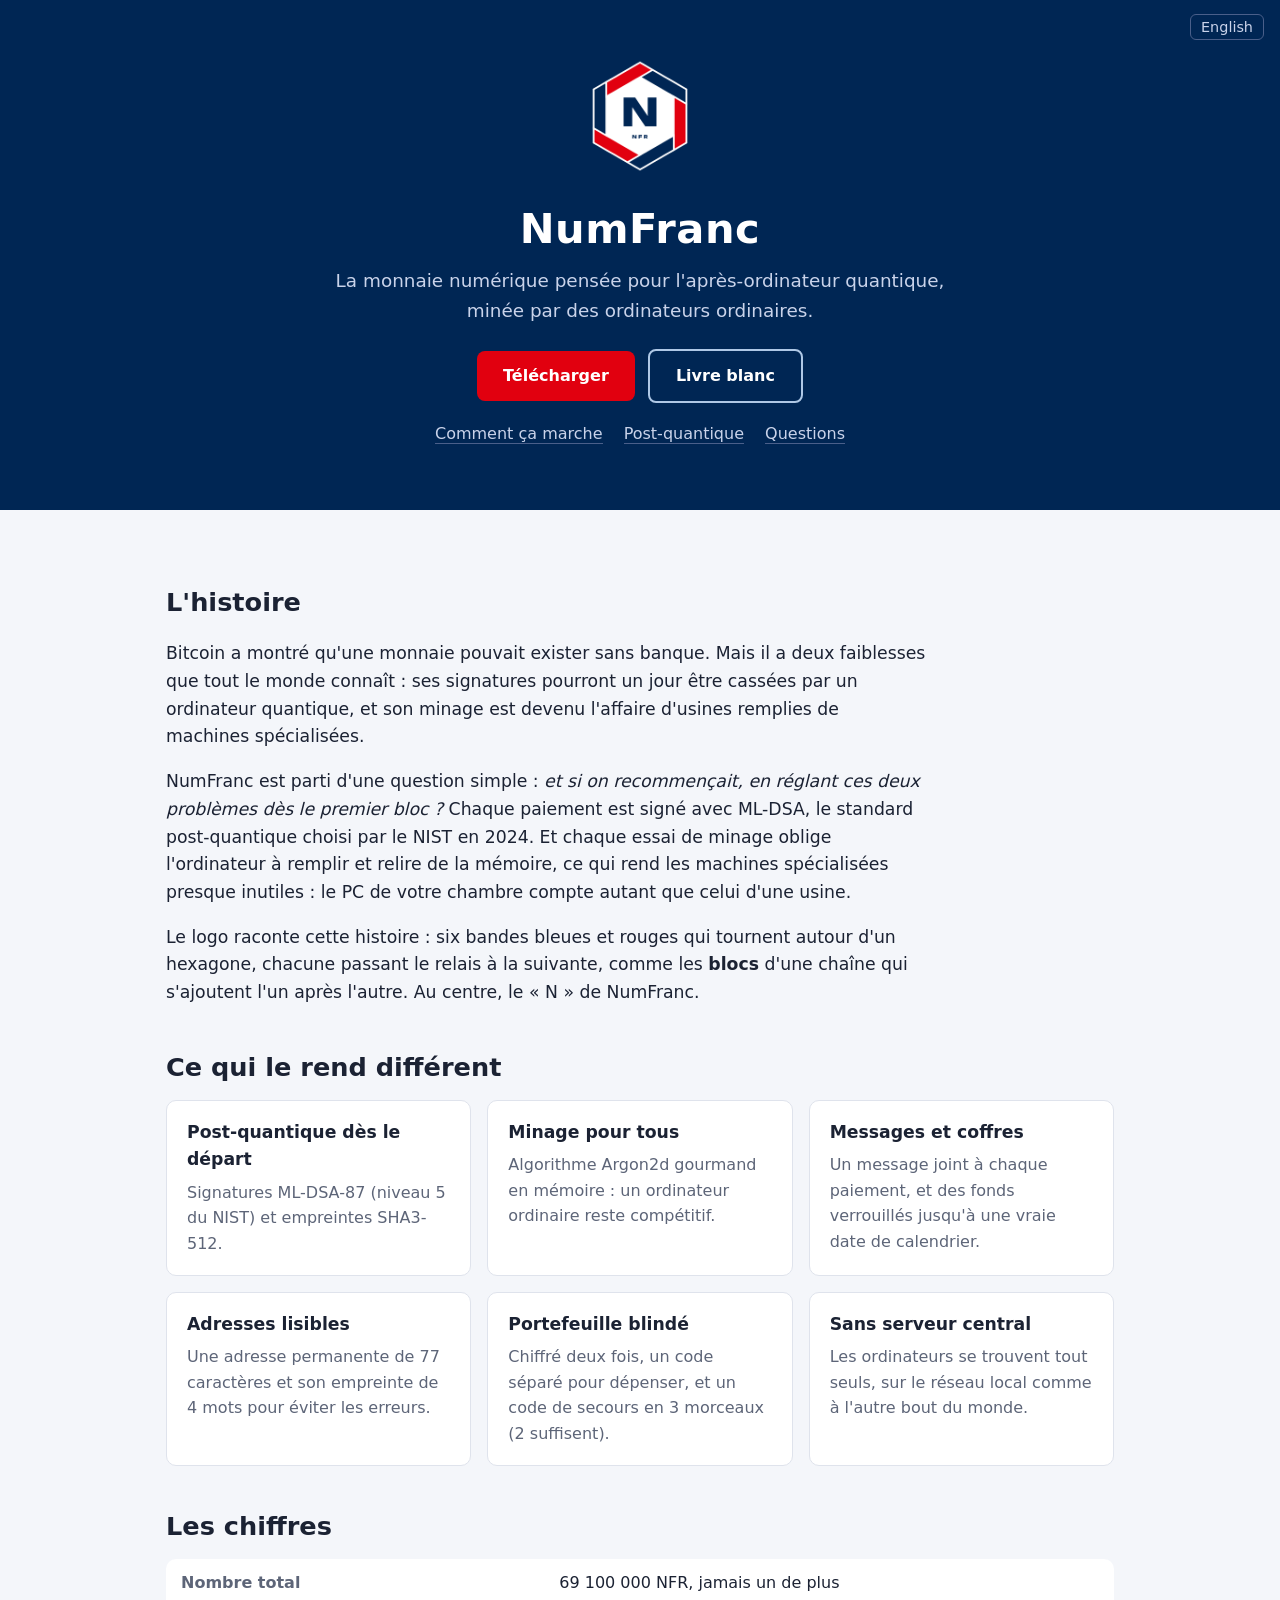
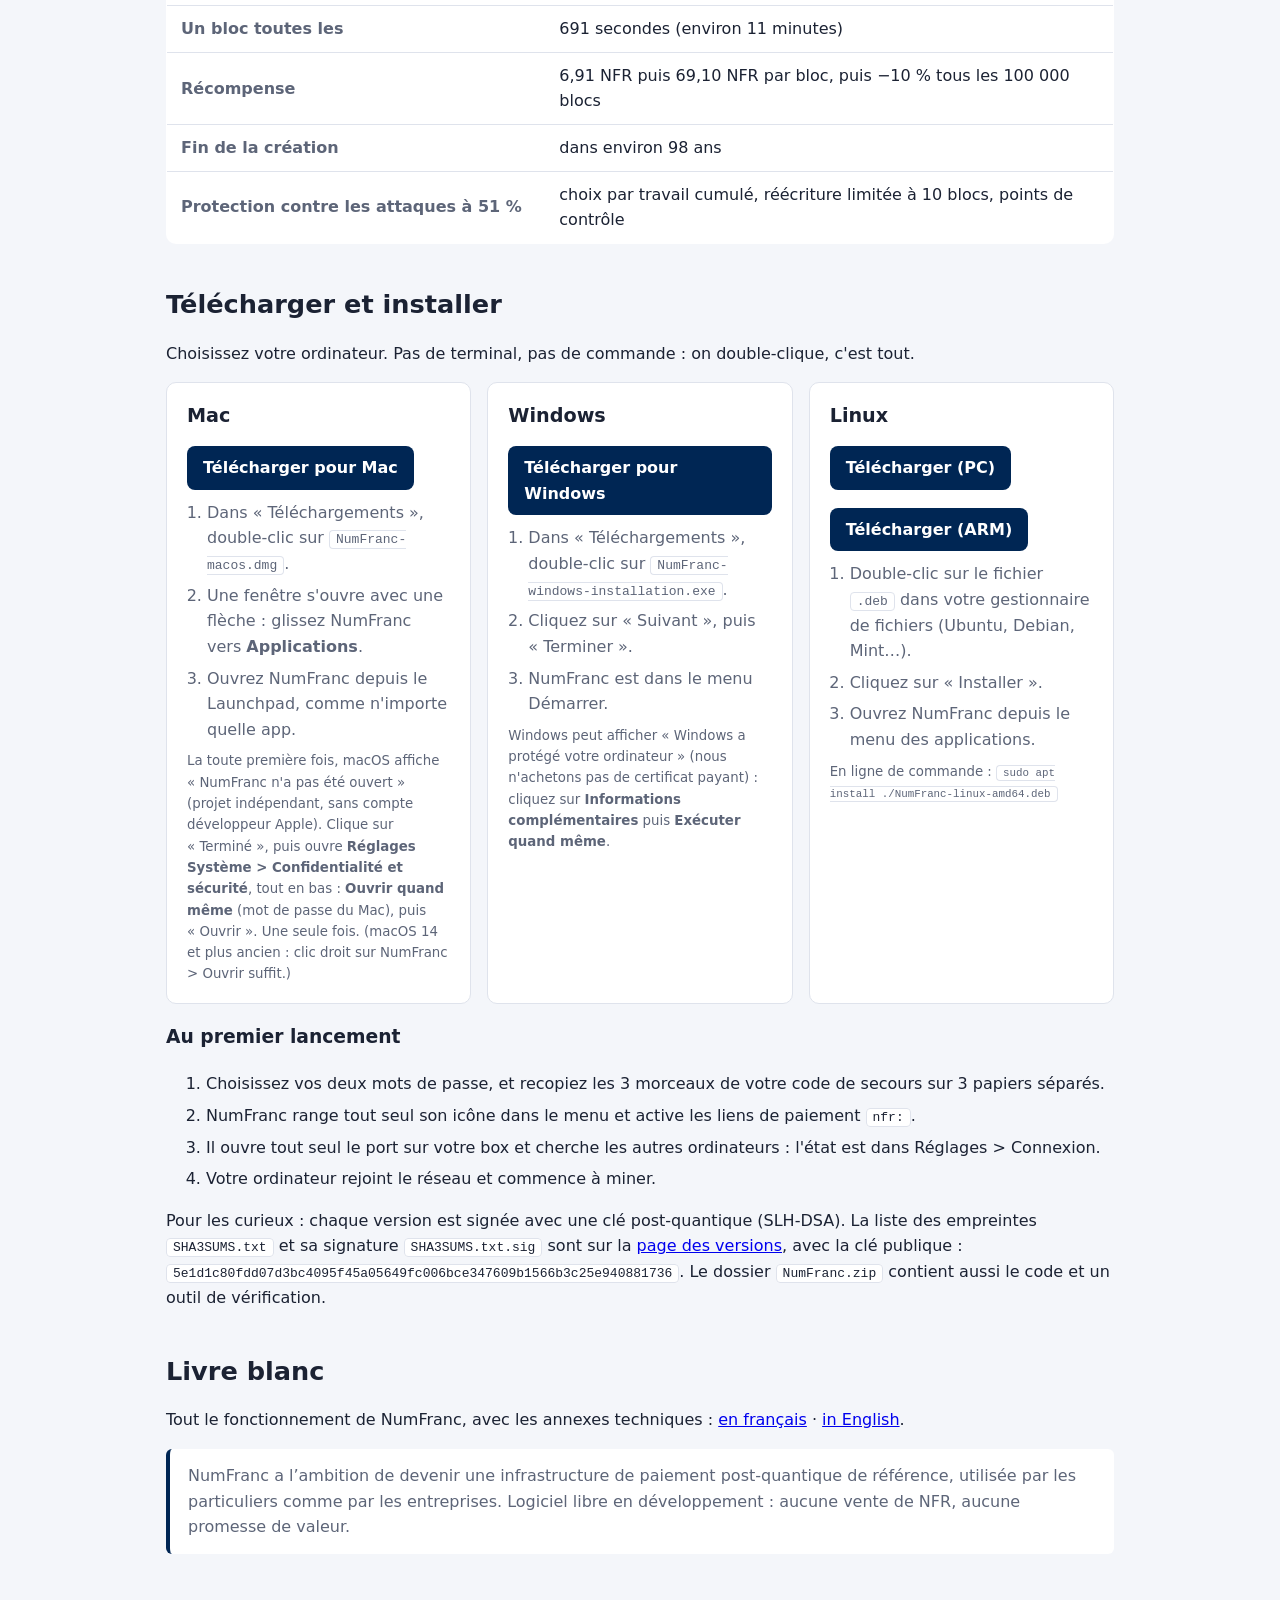
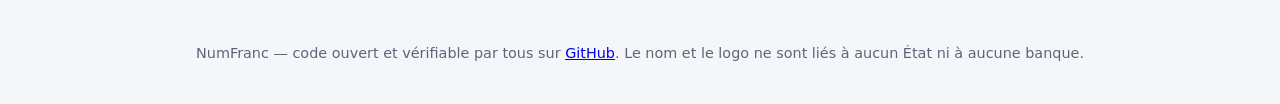
==== commit e04080f9: "Site : pages Comment ça marche, Post-quantique, FAQ" ====
--- a/site/index.html
+++ b/site/index.html
@@ -60,6 +60,7 @@
   .avertissement { border-left: 4px solid var(--nuit); background: var(--carte); padding: 14px 18px; border-radius: 6px; color: var(--doux); }
   footer { text-align: center; color: var(--doux); padding: 24px 16px 40px; font-size: .9rem; }
   code { background: var(--carte); border: 1px solid var(--bord); border-radius: 4px; padding: 1px 6px; overflow-wrap: anywhere; }
+  nav.pages a { color: #c9d3ea; margin: 0 8px; text-decoration: none; border-bottom: 1px solid #4a5f8a; }
 </style>
 </head>
 <body>
@@ -70,6 +71,7 @@
   <p>La monnaie numérique pensée pour l'après-ordinateur quantique, minée par des ordinateurs ordinaires.</p>
   <a class="bouton" href="https://github.com/ShadowRook-crypto/NumFranc/releases/latest">Télécharger</a>
   <a class="bouton secondaire" href="LIVRE_BLANC.pdf">Livre blanc</a>
+  <nav class="pages" style="margin-top:18px"><a href="comment-ca-marche.html">Comment ça marche</a> <a href="post-quantique.html">Post-quantique</a> <a href="faq.html">Questions</a></nav>
 </header>
 
 <main>
